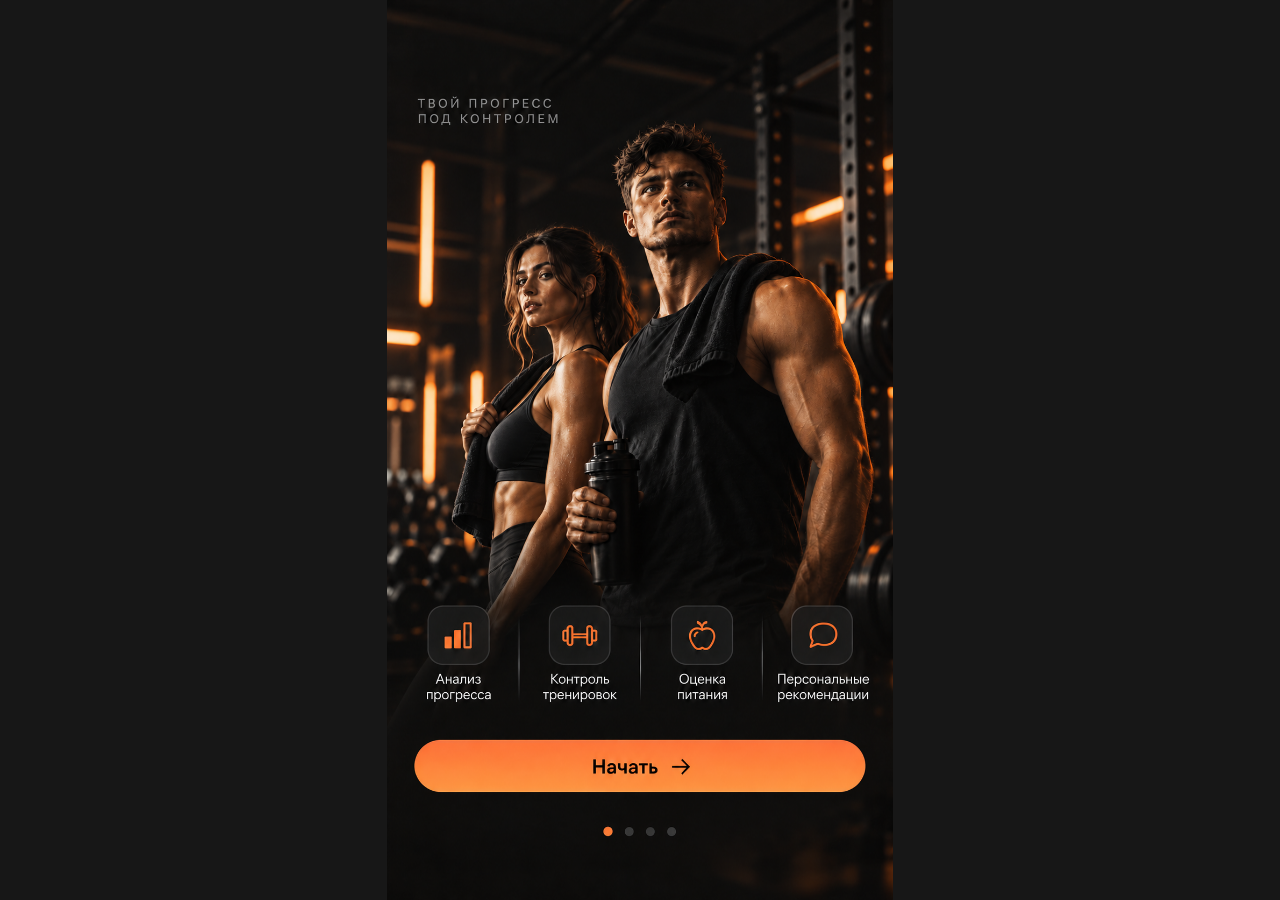
==== index.html @ b0623bb3 "Update index.html" ====
<!DOCTYPE html>
<html lang="ru">
<head>
  <meta charset="UTF-8">

  <meta
    name="viewport"
    content="width=device-width, initial-scale=1.0, maximum-scale=1.0, user-scalable=no, viewport-fit=cover"
  >

  <title>TRENZO</title>

  <script src="https://telegram.org/js/telegram-web-app.js"></script>

  <link rel="stylesheet" href="styles/main.css?v=152">
  <link rel="stylesheet" href="styles/trainer.css?v=39">
  <link rel="stylesheet" href="styles/reports.css?v=10">
  <link rel="stylesheet" href="styles/analytics.css?v=2">
  <link rel="preload" as="image" href="assets/client-avatar-male.png">
  <link rel="preload" as="image" href="assets/client-avatar-female.png">
</head>

<body>

  <!-- ЭКРАН 1: ПРИВЕТСТВИЕ -->

  <section class="screen active" id="welcomeScreen">
    <div class="welcome">

      <img src="welcome-no-logo.png" alt="Твой прогресс под контролем: анализ прогресса, контроль тренировок, оценка питания и персональные рекомендации.">

      <button
        class="start-button-area"
        onclick="openRoles()"
        aria-label="Начать"
      ></button>

    </div>
  </section>

  <!-- ЗАГРУЗКА ПРИ ВХОДЕ -->

  <div
    id="authLoading"
    class="auth-loading"
    role="status"
    aria-live="polite"
    hidden
  >

    <div class="auth-loading-content">

      <div class="auth-spinner"></div>

      <div class="auth-loading-title">
        Подключаем TRENZO
      </div>

      <div class="auth-loading-text">
        Проверяем вход через Telegram...
      </div>

      <div class="auth-loading-hint">
        Это может занять несколько секунд
      </div>

    </div>

  </div>

  <!-- ЭКРАН 2: ВЫБОР РОЛИ -->

  <section class="screen" id="roleScreen">

    <div class="page role-screen-page">

      <div class="topbar role-screen-topbar">
        <div class="logo" role="img" aria-label="TRENZO">TREN<span>ZO</span></div>
        <button
          class="back-button"
          onclick="showScreen('welcomeScreen')"
          aria-label="Назад"
        >←</button>
      </div>

      <h1>Выбери свою роль</h1>

      <p class="hint">
        Это поможет настроить TRENZO<br>под твои задачи.
      </p>

      <div class="role-options">

        <button
          class="role-card"
          onclick="selectRole('trainer')"
        >
          <span class="role-icon">

            <svg viewBox="0 0 24 24">
              <circle cx="9" cy="7" r="4"/>
              <path d="M2 21v-2a7 7 0 0 1 14 0v2"/>
              <path d="M17 4a4 4 0 0 1 0 8"/>
              <path d="M19 15a5 5 0 0 1 3 5v1"/>
            </svg>

          </span>

          <span class="role-info">
            <strong>Тренер</strong>
            <small>
              Веду клиентов<br class="role-copy-break">и отслеживаю их прогресс
            </small>
          </span>

          <span class="role-arrow">›</span>
        </button>


        <button
          class="role-card"
          onclick="selectRole('athlete')"
        >
          <span class="role-icon">

            <svg viewBox="0 0 24 24">
              <path d="M3 17l6-6 4 4 8-8"/>
              <path d="M15 7h6v6"/>
            </svg>

          </span>

          <span class="role-info">
            <strong>Спортсмен</strong>
            <small>
              Тренируюсь<br class="role-copy-break">и отслеживаю свой прогресс
            </small>
          </span>

          <span class="role-arrow">›</span>
        </button>

      </div>

    </div>
  </section>


  <!-- ЛИЧНАЯ АНКЕТА.
       Содержимое добавляет athlete.js -->

  <section class="screen" id="athleteScreen"></section>


  <!-- КАБИНЕТ ТРЕНЕРА.
       Отдельный frontend-прототип на демо-данных. -->

  <section class="screen" id="trainerScreen"></section>


  <!-- ПОДКЛЮЧАЕМ ЛОГИКУ И ЭКРАНЫ -->

  <script src="app.js?v=10"></script>
  <script src="screens/athlete.js?v=61"></script>
  <script src="screens/trainer-data.js?v=17"></script>
  <script src="screens/report-cycle.js?v=5"></script>
  <script src="screens/analytics-data.js?v=2"></script>
  <script src="screens/trainer.js?v=56"></script>
  <script src="screens/report-ui.js?v=8"></script>
  <script src="screens/analytics-ui.js?v=2"></script>

</body>
</html>
---- styles/main.css ----
:root {
  --bg: #171717;
  --surface: #262626;
  --border: #414141;
  --text: #ffffff;
  --muted: #aaaaaa;
  --accent: #ff7846;
  --progress-fill: #32d6a0;
  --font-ui: Arial, sans-serif;
  --ease-in-out: cubic-bezier(0.77, 0, 0.175, 1);
  --duration-navigation: 220ms;
  --text-logo: 28px;
  --text-page-title: clamp(27px, 7vw, 32px);
  --text-caption: 12px;
  --text-support: 13px;
  --text-body: 14px;
  --text-body-emphasis: 15px;
  --text-button: 16px;
  --text-card-title: 18px;
  --text-subsection-title: 16px;
  --text-section-title: 20px;
  --text-metric: 20px;
  /* Telegram controls sit below the device's system safe area. */
  --app-safe-top: calc(max(env(safe-area-inset-top, 0px), var(--tg-safe-area-inset-top, 0px)) + var(--tg-content-safe-area-inset-top, 0px));
  --app-safe-bottom: calc(max(env(safe-area-inset-bottom, 0px), var(--tg-safe-area-inset-bottom, 0px)) + var(--tg-content-safe-area-inset-bottom, 0px));
  --app-content-height: calc(100dvh - var(--app-safe-top));
}

* {
  box-sizing: border-box;
}

html,
body {
  margin: 0;
  width: 100%;
  min-height: 100%;
  background: var(--bg);
  color: var(--text);
  font-family: var(--font-ui);
}

small {
  font-size: var(--text-support);
}

button,
input,
textarea,
select {
  font: inherit;
}

strong,
b {
  font-weight: 700;
}

button {
  cursor: pointer;
  -webkit-tap-highlight-color: transparent;
}

.screen {
  display: none;
  min-height: 100dvh;
  padding-top: var(--app-safe-top);
}

.screen.active {
  display: block;
}

/* ПЕРВЫЙ ЭКРАН */

#welcomeScreen.active {
  display: grid;
  place-items: center;
  padding-bottom: var(--app-safe-bottom);
}

.welcome {
  position: relative;
  width: 100%;
  max-width: calc((var(--app-content-height) - var(--app-safe-bottom)) * 941 / 1672);
  aspect-ratio: 941 / 1672;
  margin: 0 auto;
  background: #111;
  overflow: hidden;
}

.welcome img {
  display: block;
  width: 100%;
  height: auto;
}

.start-button-area {
  position: absolute;
  left: 6%;
  top: 81%;
  width: 88%;
  height: 7%;
  border: none;
  background: transparent;
}

/* ОБЩИЕ ЭЛЕМЕНТЫ */

.page {
  display: flex;
  flex-direction: column;
  width: 100%;
  max-width: 480px;
  min-height: var(--app-content-height);
  margin: 0 auto;
  padding: 25px 20px 30px;
}

.topbar {
  display: flex;
  align-items: center;
  justify-content: space-between;
  gap: 20px;
  margin-bottom: 48px;
}

.logo {
  display: block;
  flex: 0 1 180px;
  width: min(180px, 48vw);
  height: 26px;
  overflow: hidden;
  background-image: url("../assets/trenzo-logo.png");
  background-repeat: no-repeat;
  background-position: center left;
  background-size: 100% 100%;
  font-size: 0 !important;
  line-height: 0;
  letter-spacing: 0;
}

.logo span {
  color: transparent;
  font-size: 0;
}

.back-button {
  width: 44px;
  height: 44px;
  flex-shrink: 0;
  border: 1px solid var(--border);
  border-radius: 13px;
  background: var(--surface);
  color: var(--text);
  font-size: 25px;
}

.step-label {
  margin-bottom: 17px;
  color: var(--accent);
  font-size: 12px;
  font-weight: 700;
  letter-spacing: 2px;
}

h1 {
  margin: 0 0 14px;
  font-size: var(--text-page-title);
  line-height: 1.15;
  letter-spacing: -0.5px;
  font-weight: 700;
}

h2,
h3,
h4 {
  font-family: var(--font-ui);
  font-weight: 700;
  line-height: 1.25;
}

h3 {
  font-size: var(--text-card-title);
}

.hint {
  margin: 0 0 28px;
  color: var(--muted);
  font-size: var(--text-body-emphasis);
  line-height: 1.45;
}

.small-note {
  margin: 12px 0 0;
  color: #888;
  font-size: 12px;
  line-height: 1.5;
}

/* ВЫБОР РОЛИ */

.role-options {
  display: flex;
  flex-direction: column;
  gap: 14px;
  margin-top: 12px;
}

.role-card {
  display: flex;
  align-items: center;
  gap: 14px;
  width: 100%;
  min-height: 116px;
  padding: 16px;
  border: 1px solid var(--border);
  border-radius: 18px;
  background: var(--surface);
  color: var(--text);
  text-align: left;
}

.role-card:active {
  border-color: var(--accent);
}

.role-icon {
  display: flex;
  align-items: center;
  justify-content: center;
  width: 48px;
  height: 48px;
  flex-shrink: 0;
  border-radius: 13px;
  background: #38302d;
  color: var(--accent);
}

.role-icon svg {
  width: 25px;
  height: 25px;
  fill: none;
  stroke: currentColor;
  stroke-width: 1.8;
  stroke-linecap: round;
  stroke-linejoin: round;
}

.role-info {
  display: flex;
  flex: 1;
  flex-direction: column;
  gap: 7px;
}

.role-info strong {
  font-size: var(--text-card-title);
}

.role-info small {
  color: #b0b0b0;
  font-size: var(--text-support);
  line-height: 1.45;
}

.role-arrow {
  color: var(--accent);
  font-size: 27px;
}

.role-screen-page {
  padding: 22px 20px 28px;
}

#roleScreen .role-screen-topbar {
  margin-bottom: clamp(28px, 5dvh, 40px);
}

#roleScreen .logo {
  background-image: url("../assets/trenzo-logo-client.svg");
}

#roleScreen h1 {
  max-width: none;
  margin-bottom: 10px;
  font-size: clamp(27px, 7vw, 34px);
  line-height: 1.12;
  letter-spacing: -0.4px;
  white-space: nowrap;
}

#roleScreen .hint {
  max-width: 32ch;
  margin-bottom: 22px;
  font-size: clamp(16px, 4.2vw, 18px);
  line-height: 1.45;
}

#roleScreen .role-options {
  gap: 12px;
  margin-top: 0;
}

#roleScreen .role-card {
  min-height: 98px;
  gap: 14px;
  padding: 16px;
  border-radius: 16px;
}

#roleScreen .role-icon {
  width: 48px;
  height: 48px;
}

#roleScreen .role-info {
  gap: 5px;
}

#roleScreen .role-info strong {
  font-size: clamp(20px, 5.1vw, 23px);
  line-height: 1.2;
}

#roleScreen .role-info small {
  font-size: clamp(15px, 3.9vw, 17px);
  line-height: 1.4;
}

#roleScreen .role-copy-break {
  display: initial;
}

/* АНКЕТА */

.progress-track {
  width: 100%;
  height: 4px;
  margin-bottom: 28px;
  border-radius: 10px;
  background: #383838;
  overflow: hidden;
}

.progress-fill {
  height: 100%;
  border-radius: 10px;
  background: var(--accent);
  transition: width 0.2s ease;
}

.field {
  margin-bottom: 22px;
}

.field-title {
  display: block;
  margin-bottom: 10px;
  font-size: var(--text-body-emphasis);
  font-weight: 700;
}

.field-hint {
  display: block;
  margin: 8px 0 0;
  color: var(--muted);
  font-size: var(--text-caption);
  line-height: 1.5;
}

.text-input,
.text-area,
.file-input {
  display: block;
  width: 100%;
  padding: 16px;
  border: 1px solid var(--border);
  border-radius: 14px;
  outline: none;
  background: var(--surface);
  color: var(--text);
  font-size: 16px;
}

.text-input:focus,
.text-area:focus {
  border-color: var(--accent);
}

.text-area {
  min-height: 120px;
  resize: vertical;
  line-height: 1.5;
}

.option-list {
  display: flex;
  flex-direction: column;
  gap: 10px;
}

.option {
  display: flex;
  align-items: center;
  gap: 12px;
  min-height: 58px;
  padding: 14px;
  border: 1px solid var(--border);
  border-radius: 14px;
  background: var(--surface);
  font-size: 15px;
  line-height: 1.4;
}

.option:has(input:checked) {
  border-color: var(--accent);
  background: #302823;
}

.option input {
  flex-shrink: 0;
  width: 19px;
  height: 19px;
  margin: 0;
  accent-color: var(--accent);
}

.form-bottom {
  margin-top: auto;
  padding-top: 28px;
}

.primary-btn {
  display: block;
  width: 100%;
  min-height: 56px;
  padding: 15px;
  border: none;
  border-radius: 15px;
  background: var(--accent);
  color: #171717;
  font-size: var(--text-button);
  font-weight: 800;
}

.secondary-btn {
  display: block;
  width: 100%;
  min-height: 48px;
  margin-top: 10px;
  padding: 12px;
  border: 1px solid var(--border);
  border-radius: 14px;
  background: transparent;
  color: var(--text);
  font-size: 15px;
}

.info-card {
  margin-bottom: 20px;
  padding: 18px;
  border: 1px solid var(--border);
  border-radius: 16px;
  background: var(--surface);
  color: #d2d2d2;
  font-size: var(--text-body);
  line-height: 1.6;
}

.info-card strong {
  color: var(--text);
}

.card-title {
  display: block;
  font-size: var(--text-card-title);
  line-height: 1.25;
}

.card-copy {
  color: var(--muted);
  font-size: var(--text-body);
  line-height: 1.45;
}

.card-copy-support {
  font-size: var(--text-support);
}

.warning-card {
  margin: 15px 0;
  padding: 17px;
  border: 1px solid #ff7846;
  border-radius: 15px;
  background: #35251e;
  color: #ffffff;
  font-size: 14px;
  line-height: 1.5;
}

.summary-row {
  padding: 12px 0;
  border-bottom: 1px solid #3a3a3a;
}

.summary-row small {
  display: block;
  margin-bottom: 5px;
  color: #999;
}

.summary-row strong {
  font-size: var(--text-body-emphasis);
  line-height: 1.4;
}

.nutrition-targets-layout {
  display: grid;
  grid-template-columns: minmax(130px, 0.9fr) minmax(0, 2.4fr);
  gap: 16px;
  align-items: center;
}

.nutrition-control-heading {
  margin-bottom: 8px;
}

.nutrition-control-heading h3 {
  padding-right: 28px;
}

.nutrition-control-subtitle {
  margin: 4px 0 0 !important;
  color: #aaa;
  font-size: var(--text-body);
  line-height: 1.3;
}

.nutrition-control-card {
  position: relative;
}

.nutrition-plan-link {
  display: flex;
  align-items: center;
  justify-content: space-between;
  gap: 12px;
  width: 100%;
  box-sizing: border-box;
  margin: 0 0 16px;
  text-align: left;
  font: inherit;
  cursor: pointer;
  -webkit-tap-highlight-color: transparent;
}

.cabinet-nav-button {
  display: flex;
  align-items: center;
  gap: 12px;
  width: 100%;
  min-height: 0;
  height: auto;
  margin: 0 !important;
  padding: 12px 14px;
  color: inherit;
  font: inherit;
  text-align: left;
}

.cabinet-nav-button-comfortable {
  padding: 14px;
}

.cabinet-nav-icon {
  display: flex;
  flex: 0 0 40px;
  align-items: center;
  justify-content: center;
  width: 40px;
  height: 40px;
  border-radius: 12px;
  background: #39302b;
  color: var(--accent);
  font-size: var(--text-card-title);
  font-weight: 700;
}

.cabinet-nav-icon-large {
  font-size: 22px;
}

.cabinet-nav-copy {
  flex: 1;
  min-width: 0;
}

.cabinet-nav-title,
.cabinet-nav-detail {
  display: block;
}

.cabinet-nav-title {
  font-size: var(--text-card-title);
  line-height: 1.25;
}

.cabinet-nav-detail {
  margin-top: 6px;
  color: var(--muted);
  font-size: var(--text-support);
  line-height: 1.45;
}

.cabinet-nav-detail-compact {
  margin-top: 4px;
  line-height: 1.4;
}

.cabinet-goal {
  display: block;
  margin: 8px 0;
  font-size: var(--text-metric);
  line-height: 1.3;
}

#athleteScreen .athlete-cabinet-page > .athlete-dashboard-next,
#athleteScreen .athlete-cabinet-page > .athlete-dashboard-summary {
  margin: 0 0 10px !important;
}

#athleteScreen .athlete-cabinet-page > .athlete-dashboard-summary {
  margin-right: 0 !important;
  margin-left: 0 !important;
}

#athleteScreen .athlete-dashboard-header {
  align-items: center;
  justify-content: space-between;
  transform: translateY(-10px);
}

#athleteScreen .athlete-dashboard-header .logo {
  flex-basis: 132px;
  width: min(132px, 36vw);
  height: 20px;
}

.athlete-dashboard-notification-icon {
  display: block;
  flex: 0 0 24px;
  width: 24px;
  height: 27px;
  object-fit: contain;
  transform: translateX(8px);
}

.athlete-dashboard-header-actions {
  display: flex;
  flex: 0 0 auto;
  align-items: center;
  gap: 7.5px;
  margin-left: auto;
}

.athlete-dashboard-profile-shortcut {
  position: relative;
  display: grid;
  place-items: center;
  width: 46px;
  height: 46px;
  padding: 0;
  border: 0;
  border-radius: 50%;
  background: transparent;
  box-shadow: none;
  color: #e6e6e6;
  cursor: pointer;
}

.athlete-dashboard-profile-shortcut > img {
  position: relative;
  z-index: 1;
  width: 40px;
  height: 40px;
  border-radius: 50%;
  object-fit: cover;
}

.athlete-dashboard-profile-shortcut > .athlete-dashboard-profile-placeholder {
  width: 34px;
  height: 34px;
  border-radius: 0;
  object-fit: contain;
  transform: translateY(-1px);
}

#athleteScreen .athlete-profile-photo-card {
  padding: 16px !important;
  border-radius: 16px;
}

.athlete-profile-photo-main {
  display: flex;
  align-items: center;
  gap: 14px;
}

.athlete-profile-photo-preview {
  display: grid;
  flex: 0 0 68px;
  place-items: center;
  width: 68px;
  height: 68px;
  overflow: hidden;
  border: 1px solid rgba(255, 120, 70, .5);
  border-radius: 50%;
  background: #1b1b1b;
  color: #ff7846;
}

.athlete-profile-photo-preview > img {
  width: 100%;
  height: 100%;
  object-fit: cover;
}

.athlete-profile-photo-preview > svg {
  width: 38px;
  height: 38px;
  fill: none;
  stroke: currentColor;
  stroke-width: 1.8;
  stroke-linecap: round;
  stroke-linejoin: round;
}

.athlete-profile-photo-copy {
  min-width: 0;
}

.athlete-profile-photo-copy h2 {
  margin: 0 0 4px;
  color: #fff;
  font-size: 16px;
  line-height: 1.25;
}

.athlete-profile-photo-copy p {
  margin: 0 0 10px !important;
  color: #c4c4c4;
  font-size: 13px;
  line-height: 1.4;
}

.athlete-profile-photo-actions {
  display: flex;
  flex-wrap: wrap;
  align-items: center;
  gap: 8px;
}

.athlete-profile-photo-add,
.athlete-profile-photo-remove {
  min-height: 40px;
  padding: 9px 13px;
  border: 1px solid transparent;
  border-radius: 11px;
  font-size: 14px;
  font-weight: 700;
}

.athlete-profile-photo-add {
  background: #ff7846;
  color: #171717;
}

.athlete-profile-photo-remove {
  border-color: #414141;
  background: #202020;
  color: #e6e6e6;
}

.athlete-profile-photo-add:focus-visible,
.athlete-profile-photo-remove:focus-visible {
  outline: 2px solid #fff;
  outline-offset: 2px;
}

.athlete-profile-photo-note,
.athlete-profile-photo-status {
  margin: 12px 0 0 !important;
  color: #bdbdbd;
  font-size: 12px;
  line-height: 1.45;
}

.athlete-profile-photo-status:empty {
  display: none;
}

.athlete-profile-photo-status.is-error {
  color: #ff9a7a;
}

.athlete-profile-photo-input {
  display: none;
}

.athlete-dashboard-next {
  display: flex;
  width: 100%;
  box-sizing: border-box;
  align-self: stretch;
  min-height: 100px;
  align-items: center;
  justify-content: space-between;
  gap: 12px;
  padding: 14px !important;
  border: 1px solid #373737 !important;
  background-color: #0D1011 !important;
  background-image:
    linear-gradient(90deg, rgba(13, 16, 17, .96) 0%, rgba(13, 16, 17, .90) 38%, rgba(13, 16, 17, .66) 60%, rgba(13, 16, 17, .16) 78%, rgba(13, 16, 17, .02) 100%),
    url("../assets/next-workout-kettlebell.png") !important;
  background-position: center, calc(100% + 10px) calc(100% + 16px);
  background-size: 100% 100%, auto 134%;
  background-repeat: no-repeat;
  color: inherit;
  text-align: left;
  font: inherit;
  cursor: pointer;
  -webkit-tap-highlight-color: transparent;
}

.athlete-dashboard-next-copy {
  display: grid;
  min-width: 0;
  gap: 3px;
}

.athlete-dashboard-eyebrow {
  color: var(--muted, #aaa);
  font-size: 11px;
  font-weight: 400;
  letter-spacing: .11em;
}

.athlete-dashboard-next-copy > strong {
  color: #fff;
  font-size: 18px;
  line-height: 1.2;
}

.athlete-dashboard-next-meta {
  color: var(--muted, #aaa);
  font-size: 13px;
  line-height: 1.2;
}

.athlete-dashboard-next-type {
  display: inline-flex;
  width: max-content;
  max-width: 100%;
  align-items: center;
  gap: 7px;
  margin-top: 2px;
  padding: 4px 8px;
  border-radius: 999px;
  background: rgba(252, 108, 23, .1);
  color: #FC6C17;
  font-size: 12px;
  font-weight: 600;
  line-height: 1;
}

.athlete-dashboard-next-type img {
  display: block;
  width: 16px;
  height: 16px;
  object-fit: contain;
  filter: brightness(0) saturate(100%) invert(46%) sepia(96%) saturate(1667%) hue-rotate(347deg) brightness(101%) contrast(98%);
}

.athlete-dashboard-summary {
  position: relative;
  isolation: isolate;
  transform: translateY(-28px);
  box-sizing: border-box;
  padding: 9px 12px !important;
  border-radius: 18px !important;
  border: 0 !important;
  background: rgba(0, 0, 0, .8) !important;
  box-shadow: none;
  -webkit-backdrop-filter: blur(1px);
  backdrop-filter: blur(1px);
}

#athleteScreen.has-athlete-male-dashboard.active {
  position: relative;
  isolation: isolate;
  background: #000000;
}

#athleteScreen.has-athlete-male-dashboard.active::before {
  position: absolute;
  z-index: 0;
  top: 0;
  right: 0;
  left: 0;
  height: min(142.2vw, 740px);
  background-image:
    linear-gradient(90deg, rgba(5, 6, 7, .12), rgba(5, 6, 7, 0) 62%),
    linear-gradient(180deg, rgba(5, 6, 7, .02) 0%, rgba(5, 6, 7, .04) 66%, #000000 100%),
    url("../assets/hero-man-portrait.png?v=5");
  background-position: center, center, calc(50% + 5px) calc(0% - 39vw);
  background-size: 100% 100%, 100% 100%, 108% auto;
  background-color: #000000;
  background-repeat: no-repeat;
  content: "";
  pointer-events: none;
}

/* HERO_FADE_TRIAL: independent mask; photo position and scale stay unchanged. */
#athleteScreen.has-athlete-male-dashboard.has-dashboard-hero-fade.active::before {
  --athlete-hero-lower-mask: linear-gradient(to bottom,
    #000 0,
    #000 var(--athlete-hero-fade-start),
    rgba(0, 0, 0, .85) calc(var(--athlete-hero-fade-start) * .75 + var(--athlete-hero-fade-end) * .25),
    rgba(0, 0, 0, .5) calc(var(--athlete-hero-fade-start) * .5 + var(--athlete-hero-fade-end) * .5),
    rgba(0, 0, 0, .15) calc(var(--athlete-hero-fade-start) * .25 + var(--athlete-hero-fade-end) * .75),
    transparent var(--athlete-hero-fade-end));
  -webkit-mask-image: var(--athlete-hero-lower-mask);
  mask-image: var(--athlete-hero-lower-mask);
}
/* END HERO_FADE_TRIAL */

#athleteScreen.has-athlete-male-dashboard.active > .page {
  position: relative;
  z-index: 1;
}

.athlete-dashboard-hero {
  position: relative;
  z-index: 1;
  margin: 0 0 8px;
  transform: translateY(-20px);
}

#athleteScreen .athlete-dashboard-progress-title {
  height: 20px;
  margin: 2px 0 6px;
  visibility: hidden;
  color: #c6c9ce;
  font-size: 16px;
  font-weight: 550;
  line-height: 1.25;
  text-shadow: 0 1px 8px rgba(0, 0, 0, .5);
}

.athlete-dashboard-metrics {
  position: relative;
  z-index: 1;
  display: grid;
  width: 100%;
  min-height: 76px;
  grid-template-columns: minmax(0, 1fr) minmax(0, 1fr);
  align-items: center;
  gap: 0;
}

.athlete-dashboard-metrics > div {
  display: flex;
  min-width: 0;
  align-items: center;
  gap: 7px;
  padding: 0;
  border: 0;
  background: transparent;
}

.athlete-dashboard-weight {
  border-left: 1px solid rgba(130, 140, 150, .3) !important;
  padding-left: 9px !important;
}

.athlete-dashboard-workouts,
.athlete-dashboard-weight {
  display: grid !important;
  grid-template-columns: 32px minmax(0, 1fr);
  grid-template-rows: minmax(0, 1fr) 26px;
  align-content: center;
  column-gap: 7px;
  row-gap: 2px;
}

.athlete-dashboard-workouts {
  padding-right: 7px !important;
}

.athlete-dashboard-weight {
  padding-left: 9px !important;
  transform: translateX(20px);
}

.athlete-dashboard-workouts > .athlete-dashboard-stat-icon,
.athlete-dashboard-weight > .athlete-dashboard-stat-icon {
  grid-column: 1;
  grid-row: 1;
  align-self: center;
  width: 32px;
  height: 32px;
  object-fit: contain;
}

.athlete-dashboard-adherence-gauge > svg:first-child {
  position: absolute;
  inset: 0;
  width: 100%;
  height: 100%;
  overflow: visible;
}

.athlete-dashboard-stat-icon {
  flex: 0 0 32px;
  width: 32px;
  height: 32px;
  overflow: visible;
}

.athlete-dashboard-kettlebell-icon {
  object-position: 3px center;
}

.athlete-dashboard-weight-icon {
  flex-basis: 32px;
}

.athlete-dashboard-stat-copy {
  display: grid;
  grid-column: 2;
  grid-row: 1;
  min-width: 0;
  align-content: center;
  gap: 2px;
}

.athlete-dashboard-weight > .athlete-dashboard-stat-copy {
  transform: translateX(13px);
}

.athlete-dashboard-weight > .athlete-dashboard-stat-icon {
  transform: translateX(11px);
}

.athlete-dashboard-stat-copy > strong {
  display: flex;
  align-items: baseline;
  gap: 4px;
  color: #FBFBFB;
  font-family: system-ui, -apple-system, BlinkMacSystemFont, "Segoe UI", sans-serif;
  font-size: clamp(21.4px, 5.95vw, 27.9px);
  font-variant-numeric: tabular-nums;
  font-weight: 600;
  letter-spacing: -.025em;
  line-height: 1;
  white-space: nowrap;
}

.athlete-dashboard-weight .athlete-dashboard-stat-copy > strong {
  font-weight: 500;
}

.athlete-dashboard-stat-copy > span {
  color: #ABB2BD;
  font-size: clamp(10px, 3vw, 13px);
  font-weight: 400;
  line-height: 1.12;
  white-space: normal;
}

.athlete-dashboard-weight-unit {
  color: #FBFBFB;
  font-size: .62em;
  font-weight: 500;
  letter-spacing: 0;
}

.athlete-dashboard-week-dots {
  display: flex;
  grid-column: 1 / -1;
  grid-row: 2;
  box-sizing: border-box;
  align-items: center;
  justify-content: flex-start;
  gap: 7px;
  margin-left: 3px;
  padding: 0;
  transform: translateY(-5px);
}

.athlete-dashboard-week-dot {
  flex: 0 0 clamp(12.41px, 4.2761vw, 17.93px);
  width: clamp(12.41px, 4.2761vw, 17.93px);
  height: clamp(12.41px, 4.2761vw, 17.93px);
  border-radius: 50%;
  background: transparent url("../assets/workout-dot-rest.png") center / 100% 100% no-repeat;
}

.athlete-dashboard-week-dot.is-complete {
  background-image: url("../assets/workout-dot-complete.png");
}

.athlete-dashboard-weight-sparkline {
  display: block;
  grid-column: 1 / -1;
  grid-row: 2;
  align-self: end;
  width: 100%;
  height: 26px;
  overflow: visible;
  transform: translate(-15px, -5px);
}

.athlete-dashboard-weight-sparkline[hidden] {
  display: none;
}

.athlete-dashboard-adherence {
  display: flex;
  min-width: 0;
  justify-content: flex-start;
}

.athlete-dashboard-adherence-gauge {
  position: relative;
  display: grid;
  width: min(41vw, 168px);
  aspect-ratio: 1;
  box-sizing: border-box;
  margin-left: 0;
  transform: translate(7px, -8px);
  place-items: center;
  border: 0;
  border-radius: 50%;
  box-shadow: none;
  background: transparent;
}

.athlete-dashboard-adherence-gauge::before {
  position: absolute;
  z-index: 0;
  /* SVG outer radius: 43 + 8 / 2 = 47%; base extends 2px before blur. */
  inset: calc(3% - 2px);
  border-radius: 50%;
  background: rgba(0, 0, 0, .67);
  content: "";
  filter: blur(1.7px);
  pointer-events: none;
}

.athlete-dashboard-adherence-gauge > svg:first-child circle {
  fill: none;
  stroke-width: 8;
}

.athlete-dashboard-adherence-gauge > svg:first-child .gauge-track {
  stroke: #191C1E;
}

.athlete-dashboard-adherence-arc {
  stroke-dasharray: 0;
  stroke-dashoffset: 0;
  stroke-linecap: round;
  transform: rotate(-90deg);
  transform-box: view-box;
  transform-origin: 50% 50%;
  visibility: hidden;
  transition: stroke-dashoffset 400ms ease-out;
}

.athlete-dashboard-adherence-copy {
  position: relative;
  z-index: 1;
  display: grid;
  width: 100%;
  height: 100%;
  box-sizing: border-box;
  justify-items: center;
  align-content: center;
  gap: 2px;
  padding: 12px;
  text-align: center;
  pointer-events: none;
  transform: translateY(2px);
}

.athlete-dashboard-adherence-copy > strong {
  display: flex;
  align-items: baseline;
  gap: 3px;
  color: #FBFBFB;
  font-size: clamp(38px, 10vw, 44px);
  font-variant-numeric: tabular-nums;
  font-weight: 600;
  font-family: system-ui, -apple-system, BlinkMacSystemFont, "Segoe UI", sans-serif;
  font-stretch: normal;
  letter-spacing: -.025em;
  line-height: .98;
}

.athlete-dashboard-adherence-percent {
  color: #FBFBFB;
  font-size: .48em;
  font-weight: 700;
  letter-spacing: 0;
  transform: translateY(-.08em);
}

.athlete-dashboard-adherence-copy > span {
  color: rgba(251, 251, 251, .9);
  font-size: clamp(11px, 3vw, 15px);
  line-height: 1.18;
  white-space: normal;
}

.athlete-dashboard-adherence-copy > .athlete-dashboard-adherence-label {
  display: grid;
  justify-items: center;
  gap: 0;
  font-size: clamp(12px, 3vw, 15px);
  font-weight: 600;
  line-height: 1.08;
}

@media (prefers-reduced-motion: reduce) {
  .athlete-dashboard-adherence-arc {
    transition: none;
  }
}

#athleteScreen .athlete-cabinet-links {
  gap: 6px !important;
  margin-top: 0 !important;
}

#athleteScreen .athlete-cabinet-links .cabinet-nav-button {
  gap: 9px;
  padding: 6px 10px;
  border: 0 !important;
  background: #060809 !important;
  box-shadow: inset 0 0 0 .5px rgba(171, 178, 189, .16) !important;
}

#athleteScreen .athlete-cabinet-links .cabinet-nav-icon {
  flex-basis: 32px;
  width: 32px;
  height: 32px;
  border-radius: 10px;
  font-size: 18px;
  background: transparent;
  color: #9399A3;
}

#athleteScreen .athlete-cabinet-links .athlete-cabinet-icon {
  display: block;
  width: 23px;
  height: 23px;
  background-color: currentColor;
  -webkit-mask: var(--athlete-cabinet-icon) center / contain no-repeat;
  mask: var(--athlete-cabinet-icon) center / contain no-repeat;
}

.athlete-cabinet-icon--profile {
  --athlete-cabinet-icon: url("../assets/nav-profile.png");
}

#athleteScreen .athlete-cabinet-links .athlete-cabinet-icon--profile {
  /* Center the visible outline in the existing 23px icon slot. */
  background: transparent url("../assets/cabinet-profile-silver-outline.png") -7.8052px -9.2062px / 38.6104px 38.6104px no-repeat;
  -webkit-mask: none;
  mask: none;
}

.athlete-cabinet-icon--nutrition {
  --athlete-cabinet-icon: url("../assets/nav-nutrition.png");
}

#athleteScreen .athlete-cabinet-links .athlete-cabinet-icon--nutrition {
  /* Match the profile outline's visible height in the unchanged 23px slot. */
  background: transparent url("../assets/cabinet-nutrition-silver-outline.png") -9.1035px -9.8112px / 40.3385px 40.3385px no-repeat;
  -webkit-mask: none;
  mask: none;
}

.athlete-cabinet-icon--training {
  --athlete-cabinet-icon: url("../assets/nav-kettlebell.png");
}

.athlete-cabinet-icon--progress {
  --athlete-cabinet-icon: url("../assets/nav-progress.png");
}

#athleteScreen .athlete-cabinet-links .nutrition-plan-link-arrow {
  color: #9399A3;
}

#athleteScreen .athlete-cabinet-links .cabinet-nav-title {
  font-size: 15px;
  line-height: 1.18;
}

#athleteScreen .athlete-cabinet-links .cabinet-nav-detail {
  display: block;
  margin-top: 2px;
  font-size: 12px;
  line-height: 1.22;
}

#athleteScreen .athlete-cabinet-links .cabinet-nav-copy {
  padding-block: 1px;
}

#athleteScreen .athlete-cabinet-page {
  padding: 10px 14px !important;
}

#athleteScreen .athlete-cabinet-page .topbar {
  margin-bottom: 8px !important;
}

#athleteScreen .athlete-cabinet-page > .info-card {
  padding: 10px !important;
}

#athleteScreen .athlete-cabinet-page > .info-card.athlete-dashboard-summary {
  padding: 10px 10px 2px !important;
}

#athleteScreen .athlete-cabinet-page > .info-card.athlete-dashboard-next {
  position: relative;
  left: 50%;
  transform: translateX(-50%);
  align-self: center !important;
  width: calc(100% + 8px) !important;
  margin-top: -30px !important;
  margin-right: 0 !important;
  margin-left: 0 !important;
}

#athleteScreen .athlete-cabinet-page > .athlete-cabinet-links {
  margin-top: 10px !important;
}

@media (max-width: 380px) {
  #athleteScreen .athlete-dashboard-summary {
    padding: 8px 7px !important;
  }

  .athlete-dashboard-metrics {
    min-height: 62px;
  }

  .athlete-dashboard-stat-icon {
    flex-basis: 28px;
    width: 28px;
    height: 26px;
  }

  .athlete-dashboard-adherence-gauge {
    width: min(41vw, 158px);
  }

  #athleteScreen .athlete-cabinet-links .cabinet-nav-button {
    padding: 5px 8px;
  }
}

@media (max-height: 760px) and (max-width: 600px) {
  #athleteScreen .athlete-cabinet-page {
    padding-top: 6px !important;
  }

  #athleteScreen .athlete-cabinet-page .topbar {
    margin-bottom: 5px !important;
  }

  #athleteScreen .athlete-dashboard-next,
  #athleteScreen .athlete-dashboard-summary {
    margin-bottom: 7px !important;
  }

  .athlete-dashboard-next {
    min-height: 88px;
  }

  #athleteScreen .athlete-cabinet-links {
    gap: 4px !important;
  }

  #athleteScreen .athlete-cabinet-links .cabinet-nav-button {
    padding-top: 4px;
    padding-bottom: 4px;
  }
}

.nutrition-plan-link-copy {
  display: grid;
  gap: 6px;
  min-width: 0;
}

.nutrition-plan-link-copy strong {
  color: #fff;
  font-size: var(--text-card-title);
}

.nutrition-plan-link-copy > span {
  color: #aaa;
  font-size: var(--text-body);
  line-height: 1.4;
}

.training-module-card-copy {
  display: grid;
  gap: 5px;
  min-width: 0;
}

.training-module-card-copy strong,
.training-module-card-disabled strong {
  font-size: var(--text-card-title);
  line-height: 1.25;
}

.training-module-card-copy > span,
.training-module-card-disabled > span {
  color: var(--muted);
  font-size: var(--text-body);
  line-height: 1.4;
}

.training-upload-card {
  margin-bottom: 12px;
}

.training-module-card-disabled {
  display: grid;
  gap: 5px;
  margin: 0 0 12px;
  padding: 15px 18px;
  border-color: #383b40;
  background: #202020;
  opacity: 0.62;
  cursor: default;
}

.training-module-card-disabled strong {
  color: #d2d2d2;
}

.training-history-card {
  display: flex;
  width: 100%;
  align-items: center;
  justify-content: space-between;
  gap: 14px;
  margin: 0 0 12px;
  padding: 15px 18px;
  text-align: left;
  color: #fff;
  font: inherit;
  cursor: pointer;
  transition: border-color 140ms ease, background-color 140ms ease;
}

.training-history-card:hover,
.training-history-card:focus-visible {
  border-color: var(--accent, #ff7848);
  background: #292522;
}

.training-history-card:focus-visible {
  outline: 2px solid var(--accent, #ff7848);
  outline-offset: 2px;
}

.training-history-list {
  display: grid;
  gap: 10px;
}

.training-plan-content {
  display: grid;
  gap: 12px;
}

.training-plan-intro,
.training-plan-session,
.training-plan-guidance,
.training-plan-review {
  margin: 0 !important;
  padding: 16px;
}

.training-plan-intro h2 {
  margin: 4px 0 8px;
  font-size: var(--text-card-title);
  line-height: 1.25;
}

.training-plan-intro p,
.training-plan-guidance p,
.training-plan-review p {
  margin: 7px 0 0;
  color: var(--muted);
  line-height: 1.5;
}

.training-plan-quality {
  padding-top: 9px;
  border-top: 1px solid #3b3d41;
  font-size: var(--text-support);
}

.training-plan-session {
  overflow: hidden;
  padding: 0 !important;
}

.training-plan-session-summary {
  display: flex;
  min-height: 78px;
  align-items: center;
  justify-content: space-between;
  gap: 12px;
  padding: 14px 16px;
  cursor: pointer;
  list-style: none;
}

.training-plan-session-summary::-webkit-details-marker {
  display: none;
}

.training-plan-session-summary:focus-visible {
  outline: 2px solid var(--accent, #ff7848);
  outline-offset: -3px;
}

.training-plan-session-copy {
  display: grid;
  min-width: 0;
  gap: 4px;
}

.training-plan-session-day {
  color: var(--accent, #ff7848);
  font-size: var(--text-support);
  font-weight: 700;
}

.training-plan-session-copy > strong {
  font-size: var(--text-card-title);
  line-height: 1.25;
}

.training-plan-session-copy > small {
  color: var(--muted);
  font-size: var(--text-support);
}

.training-plan-session-chevron {
  flex: 0 0 auto;
  color: var(--accent, #ff7848);
  font-size: 24px;
  line-height: 1;
  transition: transform 140ms ease;
}

.training-plan-session[open] .training-plan-session-chevron {
  transform: rotate(180deg);
}

.training-plan-session.is-completed .training-plan-session-day,
.training-plan-session.is-completed .training-plan-session-copy > small {
  color: #48d597;
}

.training-plan-session-body {
  margin: 0 16px;
  padding: 14px 0 16px;
  border-top: 1px solid #414141;
}

.training-plan-session-form {
  display: grid;
  gap: 14px;
}

.training-plan-entry-hint {
  margin: 0;
  color: var(--muted);
  font-size: var(--text-support);
  line-height: 1.4;
}

.training-plan-exercises {
  display: grid;
  gap: 18px;
}

.training-plan-exercise {
  display: grid;
  gap: 9px;
}

.training-plan-exercise + .training-plan-exercise {
  padding-top: 14px;
  border-top: 1px solid #414141;
}

.training-plan-exercise-heading {
  display: flex;
  align-items: baseline;
  justify-content: space-between;
  gap: 10px;
}

.training-plan-exercise-heading > strong {
  min-width: 0;
  font-size: var(--text-body);
  line-height: 1.3;
  overflow-wrap: anywhere;
}

.training-plan-exercise-heading > span {
  flex: 0 0 auto;
  color: var(--muted);
  font-size: var(--text-support);
}

.training-plan-set-list {
  display: grid;
  gap: 7px;
}

.training-plan-set-row {
  display: grid;
  grid-template-columns: 64px minmax(0, 1fr) 76px;
  min-height: 54px;
  align-items: center;
  gap: 8px;
  padding: 6px 8px;
  border: 1px solid #3c3e42;
  border-radius: 12px;
  background: #202020;
}

.training-plan-set-number {
  color: var(--muted);
  font-size: 12px;
  line-height: 1.25;
}

.training-plan-set-target {
  display: grid;
  min-width: 0;
  gap: 2px;
}

.training-plan-set-target > strong {
  font-size: var(--text-body);
  line-height: 1.2;
}

.training-plan-set-target > small {
  color: var(--muted);
  font-size: var(--text-support);
}

.training-plan-reps-input {
  width: 76px;
  min-height: 42px;
  padding: 7px;
  border: 1px solid #55585d;
  border-radius: 10px;
  background: #171717;
  color: #fff;
  font: inherit;
  font-size: var(--text-body);
  text-align: center;
}

.training-plan-adaptation-inputs {
  display: grid;
  grid-template-columns: repeat(2, minmax(0, 1fr));
  gap: 5px;
}

.training-plan-adaptation-inputs .training-plan-reps-input {
  width: 100%;
  min-width: 0;
  padding-inline: 3px;
}

.training-plan-session-form.is-adaptation .training-plan-set-row {
  grid-template-columns: 60px minmax(0, 1fr) 142px;
}

.training-plan-session-form.is-adaptation .training-plan-set-target > strong {
  font-size: var(--text-support);
}

.training-plan-reps-input:focus-visible {
  border-color: var(--accent, #ff7848);
  outline: 2px solid rgba(255, 120, 72, 0.22);
}

.training-plan-set-completed {
  color: #48d597;
  font-size: 21px;
  font-weight: 800;
  text-align: center;
}

.training-plan-exercise-note,
.training-plan-completed-note {
  margin: 0;
  color: var(--muted);
  font-size: var(--text-support);
  line-height: 1.4;
}

.training-plan-completed-note {
  color: #48d597;
  font-weight: 700;
}

.training-plan-form-error {
  margin: 0;
  color: #f2a18a;
  font-size: var(--text-support);
}

.training-plan-complete-button {
  width: 100%;
  min-height: 48px;
  margin: 0;
}

.training-plan-refresh {
  min-height: 42px;
  padding: 8px 12px;
  border: 0;
  background: transparent;
  color: var(--muted);
  font: inherit;
  font-size: var(--text-support);
  cursor: pointer;
}

.training-plan-refresh:focus-visible {
  outline: 2px solid var(--accent, #ff7848);
  outline-offset: 2px;
}

.training-plan-locked-note {
  margin: 2px 4px 0;
  color: var(--muted);
  font-size: var(--text-support);
  line-height: 1.4;
}

.training-plan-guidance > strong,
.training-plan-review > strong {
  font-size: var(--text-card-title);
  line-height: 1.3;
}

.training-plan-focus,
.training-plan-session-note {
  margin: 0 0 12px;
  color: var(--muted);
  font-size: var(--text-support);
  line-height: 1.45;
}

.training-plan-module-card {
  position: relative;
  display: grid;
  gap: 5px;
  width: 100%;
  margin: 0 0 12px;
  padding: 15px 44px 15px 18px;
  border-color: var(--border);
  background: var(--surface);
  color: #fff;
  text-align: left;
  font: inherit;
  cursor: pointer;
}

.training-plan-module-card > strong {
  font-size: var(--text-card-title);
}

.training-plan-module-card > span:not(.nutrition-plan-link-arrow) {
  color: var(--muted);
  font-size: var(--text-body);
}

.training-plan-module-card .nutrition-plan-link-arrow {
  position: absolute;
  top: 50%;
  right: 16px;
  transform: translateY(-50%);
}

.training-plan-module-card:focus-visible {
  outline: 2px solid var(--accent, #ff7848);
  outline-offset: 2px;
}

.training-adaptation-module-card {
  display: grid;
  gap: 8px;
  margin: 0 0 12px;
  padding: 15px 18px;
}

.training-adaptation-module-card > strong {
  color: #fff;
  font-size: var(--text-card-title);
  line-height: 1.25;
}

.training-adaptation-module-card > span {
  color: var(--muted);
  font-size: var(--text-body);
  line-height: 1.4;
}

.training-adaptation-module-card .training-adaptation-start {
  margin-top: 4px;
}

.training-history-workout {
  overflow: hidden;
  border: 1px solid #414141;
  border-radius: 16px;
  background: #232323;
}

.training-history-summary {
  display: flex;
  min-height: 66px;
  align-items: center;
  justify-content: space-between;
  gap: 12px;
  padding: 13px 16px;
  cursor: pointer;
  list-style: none;
}

.training-history-summary::-webkit-details-marker {
  display: none;
}

.training-history-summary-copy {
  display: grid;
  min-width: 0;
  gap: 4px;
}

.training-history-summary-copy strong {
  color: #f4f4f4;
  font-size: var(--text-card-title);
  line-height: 1.25;
  text-transform: capitalize;
}

.training-history-summary-copy small,
.training-history-status {
  color: var(--muted, #aaa);
  font-size: var(--text-support);
}

.training-history-chevron {
  flex: 0 0 auto;
  color: var(--accent, #ff7848);
  font-size: 24px;
  line-height: 1;
  transition: transform 140ms ease;
}

.training-history-workout[open] .training-history-chevron {
  transform: rotate(180deg);
}

.training-history-details {
  display: grid;
  gap: 8px;
  padding: 0 12px 12px;
}

.training-history-exercise {
  padding: 10px 11px;
  border: 1px solid #3d3d3d;
  border-radius: 12px;
  background: #202020;
}

.training-history-exercise.is-superset {
  border-color: rgb(255 120 72 / 56%);
  box-shadow: inset 3px 0 0 rgb(255 120 72 / 68%);
}

.training-history-exercise-heading {
  display: flex;
  align-items: center;
  justify-content: space-between;
  gap: 8px;
  margin-bottom: 7px;
}

.training-history-exercise-heading strong {
  min-width: 0;
  color: #f2f2f2;
  font-size: var(--text-body);
  line-height: 1.3;
  overflow-wrap: anywhere;
}

.training-history-exercise-heading span {
  flex: 0 0 auto;
  color: var(--accent, #ff7848);
  font-size: 12px;
  font-weight: 700;
}

.training-history-exercise ol {
  display: grid;
  gap: 5px;
  margin: 0;
  padding: 0;
  list-style: none;
}

.training-history-exercise li {
  display: flex;
  align-items: baseline;
  justify-content: space-between;
  gap: 8px;
  color: #aaa;
  font-size: var(--text-support);
}

.training-history-exercise li strong {
  margin-left: auto;
  color: #e6e6e6;
  font-size: var(--text-support);
  font-weight: 600;
  text-align: right;
}

.training-history-exercise li small {
  flex: 0 0 auto;
  color: var(--accent, #ff7848);
  font-size: 11px;
}

.training-history-empty {
  margin: 0 !important;
}

.training-history-empty p {
  margin: 6px 0 14px;
  color: var(--muted, #aaa);
  font-size: var(--text-body);
  line-height: 1.45;
}

.training-history-empty .primary-btn,
.training-history-retry {
  width: 100%;
  min-height: 44px;
}

.training-history-status {
  margin: 4px 2px;
  text-align: center;
}

.training-upload-notice {
  color: var(--muted);
  font-size: var(--text-support);
}

.training-upload-paths {
  display: grid;
  gap: 12px;
}

.training-upload-path {
  display: grid;
  gap: 14px;
  margin: 0 !important;
  padding: 16px;
  border-radius: 16px;
}

.training-upload-path-heading {
  display: flex;
  align-items: flex-start;
  justify-content: space-between;
  gap: 10px;
}

.training-upload-path-heading > strong {
  min-width: 0;
  padding-top: 4px;
  font-size: var(--text-card-title);
  line-height: 1.3;
}

.nutrition-help-button.training-upload-help {
  position: static;
  width: 38px;
  height: 38px;
  margin: -4px -4px 0 0;
}

.training-upload-help span {
  width: 26px;
  height: 26px;
  font-size: 14px;
}

.training-upload-path-copy strong {
  display: block;
  font-size: var(--text-card-title);
  line-height: 1.3;
}

.training-upload-path-copy p {
  margin: 6px 0 0;
  color: var(--muted);
  font-size: var(--text-body);
  line-height: 1.45;
}

.training-upload-start {
  margin: 0;
}

.training-upload-start:disabled {
  border-color: #414141;
  background: #3a3a3a;
  color: #aaa;
  cursor: not-allowed;
  opacity: 1;
}

.training-analysis-hint,
.training-upload-state-error {
  margin: -6px 0 0;
  color: var(--muted, #aaa);
  font-size: var(--text-support);
  line-height: 1.4;
}

.training-upload-state-error {
  margin: 0 2px;
  color: #f2c1ad;
}

.training-adaptation-start {
  display: block;
  width: 100%;
  min-height: 50px;
  padding: 13px;
  border: 1px solid #55585d;
  border-radius: 13px;
  background: transparent;
  color: #f0f0f0;
  font-size: var(--text-button);
  font-weight: 700;
  cursor: pointer;
  transition: background-color 140ms ease, border-color 140ms ease;
}

.training-adaptation-start:hover {
  border-color: var(--accent);
  background: rgba(255, 120, 70, 0.08);
}

.training-adaptation-start:focus-visible,
.training-upload-cancel:focus-visible {
  outline: 2px solid var(--accent, #ff7848);
  outline-offset: 2px;
}

.training-upload-cancel {
  display: block;
  width: 100%;
  min-height: 44px;
  margin-top: 6px;
  padding: 8px 12px;
  border: 0;
  background: transparent;
  color: #c5c5c5;
  font: inherit;
  font-size: var(--text-body);
  cursor: pointer;
}

.training-adaptation-selected {
  display: grid;
  gap: 5px;
  margin: 0 0 12px !important;
  padding: 15px 18px;
  border-color: #383b40;
  background: #202020;
}

.training-adaptation-selected strong {
  font-size: var(--text-card-title);
  line-height: 1.25;
}

.training-adaptation-selected span {
  color: var(--muted);
  font-size: var(--text-body);
  line-height: 1.4;
}

.training-adaptation-dialog form {
  display: grid;
  gap: 14px;
}

.training-adaptation-dialog-copy {
  margin: 0 !important;
}

.training-adaptation-equipment {
  display: grid;
  gap: 8px;
  margin: 0;
  padding: 0;
  border: 0;
}

.training-adaptation-equipment legend,
.training-adaptation-restrictions-label {
  margin-bottom: 2px;
  color: #f5f5f5;
  font-size: var(--text-body);
  font-weight: 700;
  line-height: 1.35;
}

.training-adaptation-equipment label {
  display: flex;
  min-height: 48px;
  align-items: center;
  gap: 10px;
  padding: 10px 12px;
  border: 1px solid #484848;
  border-radius: 13px;
  background: #2b2b2b;
  font-size: var(--text-support);
  line-height: 1.35;
  cursor: pointer;
}

.training-adaptation-equipment input {
  width: 20px;
  height: 20px;
  flex: 0 0 auto;
  accent-color: var(--accent, #ff7848);
}

.training-adaptation-restrictions-label {
  display: block;
}

.training-adaptation-dialog textarea {
  width: 100%;
  min-height: 86px;
  resize: vertical;
  padding: 12px;
  border: 1px solid #484848;
  border-radius: 13px;
  background: #2b2b2b;
  color: #f5f5f5;
  font: inherit;
  font-size: var(--text-support);
}

.training-adaptation-privacy {
  margin: -4px 0 0 !important;
  font-size: 13px;
  line-height: 1.4 !important;
}

.training-adaptation-dialog input[type="file"] {
  width: 100%;
  min-height: 48px;
  padding: 10px;
  border: 1px solid #484848;
  border-radius: 13px;
  background: #2b2b2b;
  color: #f5f5f5;
  font: inherit;
  font-size: var(--text-support);
}

.training-adaptation-dialog .primary-btn {
  width: 100%;
  margin: 0;
}

.nutrition-entry-method-options .info-card[aria-disabled="true"] {
  cursor: default;
  text-align: left;
}

.nutrition-plan-link-arrow {
  flex: 0 0 auto;
  color: var(--accent, #ff7848);
  font-size: 28px;
  line-height: 1;
}

#athleteScreen .info-card.nutrition-control-card {
  padding-bottom: 8px;
}

.nutrition-help-button,
.nutrition-help-close {
  display: grid;
  flex: 0 0 auto;
  width: 38px;
  height: 38px;
  padding: 0;
  place-items: center;
  border: 1px solid #484848;
  border-radius: 50%;
  background: #2b2b2b;
  color: #fff;
  font: inherit;
  font-weight: 700;
  cursor: pointer;
  -webkit-tap-highlight-color: transparent;
}

.nutrition-help-button {
  position: absolute;
  top: -4px;
  right: -4px;
  width: 44px;
  height: 44px;
  margin: 0;
  border: 0;
  border-radius: 50%;
  background: transparent;
  z-index: 1;
}

.nutrition-help-button span {
  display: grid;
  width: 20px;
  height: 20px;
  place-items: center;
  border: 1px solid #41454b;
  border-radius: 50%;
  background: #292b2e;
  color: #c9c9c9;
  font-size: 11px;
  line-height: 1;
}

.nutrition-help-button:hover span,
.nutrition-help-close:hover {
  background: #383838;
}

.nutrition-help-button:focus-visible,
.nutrition-help-close:focus-visible {
  outline: 2px solid var(--accent, #ff7848);
  outline-offset: 2px;
}

.nutrition-help-dialog {
  width: min(420px, calc(100% - 32px));
  max-height: calc(100dvh - 32px);
  margin: auto;
  padding: 20px;
  overflow-y: auto;
  outline: none;
  border: 1px solid #484848;
  border-radius: 22px;
  background: #242424;
  color: #f5f5f5;
  box-shadow: 0 18px 60px rgb(0 0 0 / 42%);
}

.nutrition-help-dialog::backdrop {
  background: rgb(0 0 0 / 68%);
  backdrop-filter: blur(2px);
}

.nutrition-help-dialog-heading {
  display: flex;
  align-items: center;
  justify-content: space-between;
  gap: 12px;
  margin-bottom: 12px;
}

.nutrition-help-dialog-heading h3 {
  margin: 0;
  font-size: var(--text-section-title);
}

.nutrition-plan-section-title {
  display: block;
  font-size: var(--text-subsection-title);
  line-height: 1.35;
}

.nutrition-entry-method-options .info-card strong {
  font-size: var(--text-card-title);
  line-height: 1.25;
}

.nutrition-entry-method-dialog h3 {
  font-size: var(--text-section-title);
}

.nutrition-help-close {
  width: 36px;
  height: 36px;
  border-radius: 12px;
  font-size: 24px;
  line-height: 1;
}

.nutrition-help-dialog p {
  margin: 0 0 12px;
  color: #c5c5c5;
  line-height: 1.5;
}

.account-delete-zone {
  margin-top: 28px;
  padding: 18px;
  border: 1px solid #573b38;
  border-radius: 18px;
  background: rgb(75 37 32 / 18%);
}

.account-delete-zone h2 {
  margin: 0 0 8px;
  font-size: var(--text-card-title);
}

.account-delete-zone p {
  margin: 0 0 14px;
  color: #bdb5b3;
  line-height: 1.45;
}

.account-delete-button,
.account-delete-confirm {
  min-height: 46px;
  padding: 10px 16px;
  border: 1px solid #a94f42;
  border-radius: 13px;
  background: #3b2421;
  color: #ff9a86;
  font: inherit;
  font-weight: 750;
  cursor: pointer;
}

.account-delete-button:focus-visible,
.account-delete-confirm:focus-visible {
  outline: 2px solid #ff7848;
  outline-offset: 2px;
}

.account-delete-dialog {
  width: min(460px, calc(100% - 32px));
}

.account-delete-confirm-label {
  display: block;
  margin: 16px 0 7px;
  color: #eee;
  font-weight: 700;
}

.account-delete-confirm-input {
  width: 100%;
  min-height: 48px;
  box-sizing: border-box;
  padding: 11px 13px;
  border: 1px solid #57504e;
  border-radius: 12px;
  background: #171717;
  color: #fff;
  font: inherit;
}

.account-delete-confirm-input:focus-visible {
  outline: 2px solid #ff7848;
  outline-offset: 2px;
}

.account-delete-status {
  min-height: 1.4em;
  margin-top: 10px !important;
  color: #ffb29f !important;
}

.account-delete-actions {
  display: flex;
  flex-direction: column;
  gap: 9px;
  margin-top: 10px;
}

.account-delete-confirm:disabled {
  border-color: #514643;
  background: #302725;
  color: #92837f;
  cursor: not-allowed;
}

.nutrition-help-done {
  min-height: 44px;
  margin-top: 4px;
}

.nutrition-entry-method-dialog {
  overscroll-behavior: contain;
  -webkit-overflow-scrolling: touch;
}

.nutrition-entry-method-options {
  display: flex;
  flex-direction: column;
  gap: 10px;
}

.nutrition-entry-method-options .info-card {
  display: block;
  width: 100%;
  box-sizing: border-box;
  margin: 0;
  text-align: left;
  color: #fff;
  font: inherit;
  cursor: pointer;
}

.nutrition-entry-method-options .info-card:focus-visible {
  outline: 2px solid var(--accent, #ff7848);
  outline-offset: 2px;
}

.training-manual-dialog {
  width: min(560px, calc(100% - 24px));
  max-height: 84dvh;
  padding: 20px;
  overscroll-behavior: contain;
  -webkit-overflow-scrolling: touch;
}

.training-manual-dialog .nutrition-help-dialog-heading {
  margin-bottom: 16px;
}

.training-manual-date-label,
.training-exercise-name-label {
  display: block;
  margin-bottom: 7px;
  color: #d4d4d4;
  font-size: var(--text-support);
  font-weight: 700;
}

.training-manual-date {
  min-height: 46px;
  margin-bottom: 14px;
  padding: 10px 12px;
}

.training-photo-add {
  margin-top: 18px;
}

.training-photo-add:disabled {
  cursor: wait;
  opacity: 0.6;
}

.training-photo-source-hint {
  margin: 8px 0 0 !important;
  color: var(--muted, #aaa) !important;
  font-size: var(--text-support);
  line-height: 1.4;
}

.training-photo-dialog {
  width: min(480px, calc(100% - 24px));
  max-height: 84dvh;
  overscroll-behavior: contain;
  -webkit-overflow-scrolling: touch;
}

.training-photo-filename {
  overflow-wrap: anywhere;
  margin: 14px 0 10px !important;
  color: #c5c5c5 !important;
  font-size: var(--text-support);
}

.training-photo-note,
.training-review-note {
  color: var(--muted, #aaa) !important;
  font-size: var(--text-support);
  line-height: 1.45;
}

.training-review-note {
  margin: 0 0 14px !important;
  padding: 11px 12px;
  border: 1px solid rgb(255 120 72 / 40%);
  border-radius: 12px;
  background: rgb(255 120 72 / 8%);
  color: #f2c1ad !important;
}

.training-photo-dialog .training-manual-save {
  width: 100%;
}

.training-exercise-list {
  display: grid;
  gap: 12px;
}

.training-exercise-card {
  padding: 14px;
  border: 1px solid #414141;
  border-radius: 16px;
  background: #202020;
  transition: border-color 140ms ease, box-shadow 140ms ease;
}

.training-exercise-card.is-superset {
  border-color: rgb(255 120 72 / 66%);
  box-shadow: inset 3px 0 0 rgb(255 120 72 / 72%);
}

.training-exercise-heading,
.training-set-heading {
  display: flex;
  align-items: center;
  justify-content: space-between;
  gap: 10px;
}

.training-exercise-heading {
  margin-bottom: 12px;
}

.training-exercise-heading h4 {
  margin: 0;
  font-size: var(--text-subsection-title);
}

.training-remove-exercise,
.training-remove-set {
  display: grid;
  width: 32px;
  height: 32px;
  flex: 0 0 auto;
  place-items: center;
  border: 1px solid #484848;
  border-radius: 10px;
  background: #2a2a2a;
  color: #c8c8c8;
  font-size: 21px;
  line-height: 1;
}

.training-remove-exercise[hidden],
.training-remove-set[hidden] {
  display: none;
}

.training-exercise-name-label {
  margin-bottom: 12px;
}

.training-exercise-name-label .text-input,
.training-set-fields .text-input {
  min-height: 42px;
  margin-top: 6px;
  padding: 9px 10px;
  border-radius: 11px;
  font-size: 16px;
}

.training-set-row {
  padding: 10px 0;
  border-top: 1px solid #3a3a3a;
}

.training-set-heading {
  margin-bottom: 8px;
  color: #bdbdbd;
  font-size: var(--text-support);
}

.training-remove-set {
  width: 28px;
  height: 28px;
  border: 0;
  background: transparent;
}

.training-set-fields {
  display: grid;
  grid-template-columns: minmax(0, 1fr) minmax(0, 1fr) auto;
  align-items: end;
  gap: 8px;
}

.training-set-fields > label {
  min-width: 0;
  color: #bdbdbd;
  font-size: 12px;
  font-weight: 600;
}

.training-failure-toggle {
  display: flex;
  min-height: 42px;
  align-items: center;
  gap: 5px;
  padding: 0 2px;
  white-space: nowrap;
}

.training-failure-toggle input {
  width: 18px;
  height: 18px;
  margin: 0;
  accent-color: var(--accent);
}

.training-superset-toggle {
  display: flex;
  min-height: 44px;
  align-items: center;
  gap: 9px;
  margin-top: 5px;
  padding: 0 2px;
  color: #c5c5c5;
  font-size: var(--text-support);
  font-weight: 600;
  cursor: pointer;
}

.training-superset-toggle input {
  width: 20px;
  height: 20px;
  flex: 0 0 auto;
  margin: 0;
  accent-color: var(--accent);
}

.training-superset-toggle input:disabled {
  opacity: 0.42;
}

.training-superset-toggle.is-disabled {
  color: #777;
  cursor: default;
}

.training-add-set,
.training-add-exercise {
  display: flex;
  min-height: 42px;
  align-items: center;
  justify-content: center;
  gap: 8px;
  border: 0;
  background: transparent;
  color: var(--accent);
  font-size: var(--text-support);
  font-weight: 700;
}

.training-add-set {
  width: 100%;
  margin-top: 4px;
}

.training-add-exercise {
  width: 100%;
  margin: 10px 0 0;
  border: 1px dashed #555;
  border-radius: 12px;
}

.training-add-exercise span {
  color: #999;
  font-weight: 400;
}

.training-add-set:disabled,
.training-add-exercise:disabled {
  opacity: 0.45;
  cursor: default;
}

.training-manual-error {
  margin: 12px 0 0 !important;
  color: #ff9b7a !important;
  font-size: var(--text-support);
}

.training-manual-save {
  position: sticky;
  bottom: -20px;
  margin-top: 14px;
}

.training-manual-save:disabled {
  opacity: 0.65;
}

.nutrition-calorie-ring {
  position: relative;
  width: min(100%, 190px);
  aspect-ratio: 1;
  margin: 0 auto;
  align-self: center;
}

.nutrition-calorie-ring svg {
  display: block;
  width: 100%;
  height: 100%;
  transform: rotate(-90deg);
}

.nutrition-calorie-track,
.nutrition-calorie-progress {
  fill: none;
  stroke-width: 8;
}

.nutrition-calorie-track {
  stroke: #343a40;
}

.nutrition-calorie-progress {
  stroke: var(--progress-fill);
  stroke-linecap: round;
  transition: stroke-dashoffset 260ms ease;
}

.nutrition-calorie-value {
  position: absolute;
  inset: 0;
  display: flex;
  flex-direction: column;
  align-items: center;
  justify-content: center;
  text-align: center;
  line-height: 1.05;
}

.nutrition-calorie-value strong {
  font-size: clamp(21px, 6vw, 34px);
}

.nutrition-calorie-value span {
  color: var(--muted);
}

.nutrition-calorie-value span {
  margin-top: 5px;
  font-size: 13px;
}

.nutrition-macro-grid {
  display: grid;
  grid-template-columns: repeat(3, minmax(0, 1fr));
  gap: 10px;
  min-width: 0;
  align-items: center;
}

.nutrition-macro-card {
  display: flex;
  flex-direction: column;
  width: 100%;
  min-width: 0;
  padding: 8px;
  border: 1px solid #383b40;
  border-radius: 13px;
  background: #222428;
}

.nutrition-macro-icon {
  display: grid;
  width: 26px;
  height: 26px;
  margin-bottom: 5px;
  place-items: center;
  border-radius: 9px;
  font-size: 15px;
}

.nutrition-macro-label {
  display: block;
  margin-bottom: 3px;
  color: var(--muted);
  font-size: 11px;
  line-height: 1.2;
}

.nutrition-macro-target {
  display: block;
  margin-bottom: 0;
  font-size: 15px;
  line-height: 1.2;
  white-space: nowrap;
}

.nutrition-macro-track {
  height: 5px;
  flex-shrink: 0;
  margin-top: 10px;
  overflow: hidden;
  border-radius: 99px;
  background: #343a40;
}

.nutrition-macro-progress {
  height: 100%;
  border-radius: inherit;
  background: var(--progress-fill);
  transition: width 260ms ease;
}

.training-targets-layout {
  display: grid;
  grid-template-columns: minmax(130px, 0.9fr) minmax(0, 2.4fr);
  gap: 16px;
  align-items: center;
}

.training-workout-ring .nutrition-calorie-value strong {
  font-size: clamp(19px, 5.3vw, 30px);
  white-space: nowrap;
}

.training-metric-grid {
  display: grid;
  grid-template-columns: repeat(3, minmax(0, 1fr));
  gap: 10px;
  min-width: 0;
  align-items: stretch;
}

.training-metric-card {
  display: flex;
  min-width: 0;
  flex-direction: column;
  padding: 8px;
  border: 1px solid #383b40;
  border-radius: 13px;
  background: #222428;
}

.training-metric-icon {
  display: grid;
  width: 28px;
  height: 28px;
  margin-bottom: 6px;
  place-items: center;
  border-radius: 9px;
  background: var(--training-icon-background, #293a35);
  color: var(--training-icon-color, var(--progress-fill));
  font-size: 17px;
  font-weight: 700;
}

.training-metric-icon svg {
  display: block;
  width: 19px;
  height: 19px;
  fill: none;
  stroke: currentColor;
  stroke-linecap: round;
  stroke-linejoin: round;
  stroke-width: 2;
}

.training-metric-label {
  min-height: 2.25em;
  color: var(--muted);
  font-size: 11px;
  line-height: 1.15;
}

.training-metric-value {
  display: block;
  margin-top: 3px;
  color: var(--text);
  font-size: clamp(12px, 1.8vw, 17px);
  line-height: 1.2;
  font-variant-numeric: tabular-nums;
  white-space: nowrap;
}

.training-metric-track {
  height: 5px;
  flex-shrink: 0;
  margin-top: 10px;
  overflow: hidden;
  border-radius: 99px;
  background: #343a40;
}

.training-metric-progress {
  width: 0;
  height: 100%;
  border-radius: inherit;
  background: var(--progress-fill);
  transition: width 260ms ease;
}

.visually-hidden {
  position: absolute;
  width: 1px;
  height: 1px;
  padding: 0;
  margin: -1px;
  overflow: hidden;
  clip: rect(0, 0, 0, 0);
  white-space: nowrap;
  border: 0;
}

.nutrition-history-week-picker {
  display: flex;
  align-items: center;
  margin: 0 0 8px;
  padding-bottom: 8px;
  border-bottom: 1px solid #414141;
}

.nutrition-history-week-control {
  position: relative;
  display: flex;
  flex: 1;
  min-width: 0;
  align-items: center;
}

.nutrition-history-week-icon {
  position: absolute;
  display: flex;
  left: 11px;
  z-index: 1;
  color: var(--accent);
  pointer-events: none;
}

.nutrition-history-week-icon svg {
  width: 16px;
  height: 16px;
  stroke: currentColor;
  stroke-linecap: round;
  stroke-linejoin: round;
  stroke-width: 1.5;
}

.nutrition-history-week-select {
  width: 100%;
  min-width: 0;
  padding: 9px 34px 9px 36px;
  appearance: none;
  border: 1px solid #484848;
  border-radius: 11px;
  outline: none;
  background: linear-gradient(135deg, #2d2d2d, #222222);
  color: #fff;
  font-size: var(--text-body);
  font-weight: 700;
  line-height: 1.25;
  cursor: pointer;
}

.nutrition-history-week-select:focus-visible {
  border-color: var(--accent);
  box-shadow: 0 0 0 2px rgb(255 120 70 / 18%);
}

.nutrition-history-week-chevron {
  position: absolute;
  right: 13px;
  top: 50%;
  width: 8px;
  height: 8px;
  border-right: 2px solid #c2c2c2;
  border-bottom: 2px solid #c2c2c2;
  transform: translateY(-70%) rotate(45deg);
  pointer-events: none;
}

.nutrition-history-table {
  width: 100%;
  table-layout: fixed;
  border-collapse: collapse;
  text-align: center;
  font-size: 13px;
  font-variant-numeric: tabular-nums;
  white-space: nowrap;
}

.nutrition-history-table th {
  padding: 6px 4px;
  border-bottom: 1px solid #414141;
  color: var(--muted);
  font-weight: 700;
}

.nutrition-history-table td {
  padding: 7px 4px;
  border-bottom: 1px solid #383838;
}

.nutrition-history-table th:first-child,
.nutrition-history-table td:first-child {
  width: 33%;
  padding-left: 2px;
  padding-right: 10px;
  border-right: 1px solid #414141;
  text-align: left;
}

.nutrition-history-table th:nth-child(2),
.nutrition-history-table td:nth-child(2) {
  width: 19%;
  padding-left: 10px;
}

.nutrition-history-table th:nth-child(n + 3),
.nutrition-history-table td:nth-child(n + 3) {
  width: 16%;
}

.nutrition-plan-status:empty {
  display: none;
}

.nutrition-plan-detail,
.nutrition-plan-empty {
  margin: 0 0 16px;
}

.nutrition-plan-context {
  color: #ccc;
}

.nutrition-daily-targets {
  display: grid;
  grid-template-columns: repeat(2, minmax(0, 1fr));
  gap: 12px;
  margin-top: 10px;
}

.nutrition-daily-targets span {
  min-width: 0;
}

.nutrition-daily-targets small {
  display: block;
  margin-bottom: 3px;
  color: #aaa;
  font-size: var(--text-support);
}

.nutrition-daily-targets b {
  font-size: var(--text-body-emphasis);
  line-height: 1.35;
}

.nutrition-plan-recommendations {
  margin-top: 18px;
}

.nutrition-plan-recommendations ul {
  margin: 8px 0 0;
  padding-left: 20px;
  color: #ccc;
}

.nutrition-plan-recommendations li {
  margin-bottom: 7px;
}

.nutrition-plan-review-reason {
  margin: 8px 0 0;
  color: #ff8959;
}

#athleteNutritionAnalyzeButton[hidden] {
  display: none;
}

@media (max-width: 420px) {
  .nutrition-targets-layout {
    grid-template-columns: minmax(88px, 0.8fr) minmax(0, 1.7fr);
    gap: 8px;
  }

  .nutrition-calorie-ring {
    width: min(100%, 118px);
  }

  .nutrition-calorie-track,
  .nutrition-calorie-progress {
    stroke-width: 9;
  }

  .nutrition-calorie-value strong {
    font-size: clamp(18px, 5.5vw, 25px);
  }

  .nutrition-calorie-value span {
    font-size: 11px;
  }

  .nutrition-macro-grid {
    grid-template-columns: repeat(3, minmax(0, 1fr));
    gap: 8px;
  }

  .nutrition-macro-card {
    padding: 6px;
    border-radius: 12px;
  }

  .nutrition-macro-icon {
    display: grid;
    width: 24px;
    height: 24px;
    margin: 0 0 5px;
    border-radius: 8px;
    font-size: 14px;
  }

  .nutrition-macro-label {
    margin: 0;
    font-size: 11px;
    line-height: 1.15;
    white-space: nowrap;
  }

  .nutrition-macro-target {
    margin: 4px 0 0;
    font-size: 14px;
  }

  .nutrition-macro-track {
    height: 5px;
    margin-top: 9px;
  }

  .training-targets-layout {
    grid-template-columns: minmax(92px, 0.8fr) minmax(0, 1.7fr);
    gap: 8px;
  }

  .training-workout-ring {
    width: min(100%, 118px);
  }

  .training-workout-ring .nutrition-calorie-value strong {
    font-size: clamp(15px, 4.4vw, 19px);
  }

  .training-metric-grid {
    gap: 5px;
  }

  .training-metric-card {
    padding: 5px;
    border-radius: 10px;
  }

  .training-metric-icon {
    width: 22px;
    height: 22px;
    margin-bottom: 5px;
    border-radius: 7px;
    font-size: 13px;
  }

  .training-metric-icon svg {
    width: 15px;
    height: 15px;
  }

  .training-metric-label {
    min-height: 2.25em;
    font-size: 9px;
  }

  .training-metric-value {
    font-size: clamp(9px, 2.65vw, 12px);
  }

  .training-metric-track {
    margin-top: 8px;
  }

}

@media (max-width: 360px) {
  .nutrition-macro-card {
    padding: 4px;
  }

  .nutrition-macro-icon {
    width: 22px;
    height: 22px;
    font-size: 13px;
  }

  .nutrition-macro-label {
    font-size: 10px;
  }

  .nutrition-macro-target {
    font-size: 12px;
  }

  .training-metric-card {
    padding: 5px;
  }

  .training-metric-value {
    font-size: 10px;
  }

  .training-targets-layout {
    grid-template-columns: minmax(0, 1fr);
    gap: 10px;
  }

  .training-workout-ring {
    width: min(100%, 108px);
  }

  .training-workout-ring .nutrition-calorie-value strong {
    font-size: 17px;
  }

  .training-metric-grid {
    gap: 8px;
  }

  .page {
    padding-left: 16px;
    padding-right: 16px;
  }

  .topbar {
    margin-bottom: 34px;
  }
}


/* ЗАГРУЗКА ПРИ ВХОДЕ В TRENZO */

.auth-loading[hidden] {
  display: none;
}

.auth-loading {
  position: fixed;
  inset: 0;
  z-index: 9999;

  display: flex;
  align-items: center;
  justify-content: center;

  padding: 24px;

  background: rgba(17, 17, 17, 0.88);
  backdrop-filter: blur(8px);
  -webkit-backdrop-filter: blur(8px);
}

.auth-loading-content {
  display: flex;
  flex-direction: column;
  align-items: center;

  width: 100%;
  max-width: 320px;

  text-align: center;
}

.auth-spinner {
  width: 64px;
  height: 64px;

  margin-bottom: 28px;

  border: 4px solid #39302c;
  border-top-color: #ff7846;

  border-radius: 50%;

  animation: trenzo-spin 0.8s linear infinite;
}

@keyframes trenzo-spin {
  to {
    transform: rotate(360deg);
  }
}

.auth-loading-title {
  margin-bottom: 12px;

  color: #ffffff;
  font-size: var(--text-section-title);
  font-weight: 800;
}

.auth-loading-text {
  color: #c4c4c4;
  font-size: var(--text-body-emphasis);
  line-height: 1.5;
}

.auth-loading-hint {
  margin-top: 22px;

  color: #888888;
  font-size: 12px;
}

/* Отступы на финальном экране анкеты */

#athleteAnalyzeButton {
  margin-bottom: 18px;
}

#athleteAiResult:not([hidden]) {
  margin-bottom: 18px;
}

/* =========================================================
   TRENZO — компактный mobile UI для кабинета спортсмена
   ========================================================= */

#athleteScreen .page {
  min-height: var(--app-content-height);
  padding: 16px 16px 22px;
}

#athleteScreen {
  --athlete-bottom-nav-offset: max(
    8px,
    env(safe-area-inset-bottom, 0px),
    var(--tg-safe-area-inset-bottom, 0px),
    var(--tg-content-safe-area-inset-bottom, 0px)
  );
}

#athleteScreen.has-athlete-bottom-nav.active {
  display: flex;
  height: 100dvh;
  min-height: 0;
  flex-direction: column;
  gap: 6px;
  overflow: hidden;
  padding-bottom: var(--athlete-bottom-nav-offset);
}

#athleteScreen.has-athlete-bottom-nav .page {
  min-height: 0;
  flex: 1 1 auto;
  overflow-x: hidden;
  overflow-y: auto;
  overscroll-behavior-y: contain;
  -webkit-overflow-scrolling: touch;
  padding-bottom: 6px !important;
}

.athlete-bottom-nav {
  position: relative;
  z-index: 1000;
  align-self: center;
  width: calc(100% - 20px);
  display: grid;
  grid-template-columns: repeat(4, minmax(0, 1fr));
  align-items: stretch;
  gap: 2px;
  max-width: 480px;
  min-height: 64px;
  flex: 0 0 64px;
  margin: 0 auto;
  padding: 5px 6px 3px;
  border: 1px solid transparent;
  border-radius: 28px;
  background:
    linear-gradient(#060809, #060809) padding-box,
    linear-gradient(115deg, rgba(150, 160, 170, .12), rgba(150, 160, 170, .05)) border-box;
  box-shadow: none;
}

.athlete-bottom-nav-wash,
.athlete-bottom-nav-ring {
  position: absolute;
  inset: 0;
  overflow: hidden;
  border-radius: inherit;
  pointer-events: none;
}

.athlete-bottom-nav-ring {
  inset: -1px;
  padding: 1px;
  -webkit-mask: linear-gradient(#fff 0 0) content-box, linear-gradient(#fff 0 0);
  mask: linear-gradient(#fff 0 0) content-box, linear-gradient(#fff 0 0);
  -webkit-mask-composite: xor;
  mask-composite: exclude;
}

.athlete-bottom-nav-wash-light,
.athlete-bottom-nav-ring-light {
  position: absolute;
  top: 0;
  bottom: 0;
  left: 0;
  width: 100px;
  opacity: 0;
}

.athlete-bottom-nav-wash-light {
  background: linear-gradient(90deg, transparent 0%, rgba(252, 108, 23, .1) 50%, transparent 100%);
}

.athlete-bottom-nav-ring-light {
  background: linear-gradient(90deg, transparent 0%, rgba(252, 108, 23, .7) 50%, transparent 100%);
}

.athlete-bottom-nav-active-indicator {
  position: absolute;
  top: 0;
  left: 0;
  z-index: 2;
  width: 44px;
  height: 3px;
  border-radius: 99px;
  background: #FC6C17;
  opacity: 0;
  pointer-events: none;
}

.athlete-bottom-nav[data-has-active-tab="true"] .athlete-bottom-nav-wash-light,
.athlete-bottom-nav[data-has-active-tab="true"] .athlete-bottom-nav-ring-light,
.athlete-bottom-nav[data-has-active-tab="true"] .athlete-bottom-nav-active-indicator {
  opacity: 1;
}

.athlete-bottom-nav[data-motion-ready="true"] .athlete-bottom-nav-wash-light,
.athlete-bottom-nav[data-motion-ready="true"] .athlete-bottom-nav-ring-light,
.athlete-bottom-nav[data-motion-ready="true"] .athlete-bottom-nav-active-indicator {
  transition: transform var(--duration-navigation) var(--ease-in-out), opacity 140ms ease;
}

.athlete-bottom-nav-item {
  position: relative;
  z-index: 1;
  display: grid;
  min-width: 0;
  min-height: 54px;
  grid-template-rows: 28px 15px 3px;
  justify-items: center;
  align-content: center;
  align-items: center;
  gap: 3px;
  padding: 2px 1px 0;
  border: 0;
  border-radius: 15px;
  background: transparent;
  color: #9399A3;
  cursor: pointer;
  touch-action: manipulation;
  -webkit-user-select: none;
  user-select: none;
  -webkit-tap-highlight-color: transparent;
  transition: color 140ms ease, background-color 140ms ease;
}

.athlete-bottom-nav-item.is-active {
  color: #FC6C17;
}

.athlete-bottom-nav-item:active {
  background-color: rgba(255, 255, 255, .04);
}

.athlete-bottom-nav-item:focus-visible {
  outline: 2px solid #FC6C17;
  outline-offset: -2px;
}

.athlete-bottom-nav-icon {
  display: block;
  width: 25.5px;
  height: 23.8px;
  justify-self: center;
  align-self: center;
  background-color: currentColor;
  -webkit-mask: var(--athlete-nav-icon) center / contain no-repeat;
  mask: var(--athlete-nav-icon) center / contain no-repeat;
}

/* Crops from the user's icon sheets; currentColor also colors the active icon. */
.athlete-bottom-nav-icon--home {
  --athlete-nav-icon: url("../assets/nav-home.png");
}

.athlete-bottom-nav-icon--nutrition {
  --athlete-nav-icon: url("../assets/nav-nutrition.png");
}

.athlete-bottom-nav-icon--training {
  --athlete-nav-icon: url("../assets/nav-kettlebell.png");
}

.athlete-bottom-nav-icon--progress {
  --athlete-nav-icon: url("../assets/nav-progress.png");
}

.athlete-bottom-nav-label {
  max-width: 100%;
  overflow: hidden;
  color: inherit;
  font-size: 12.5px;
  font-weight: 400;
  line-height: 1.15;
  text-overflow: ellipsis;
  white-space: nowrap;
}

.athlete-bottom-nav-item.is-active .athlete-bottom-nav-label {
  font-weight: 500;
}

.athlete-bottom-nav-indicator {
  width: 44px;
  height: 3px;
  border-radius: 99px;
  background: transparent;
}

.athlete-bottom-nav-item.is-active .athlete-bottom-nav-indicator {
  /* The shared indicator moves between these unchanged layout slots. */
  background: transparent;
  box-shadow: none;
}

@media (prefers-reduced-motion: reduce) {
  .athlete-bottom-nav-item {
    transition: none;
  }

  .athlete-bottom-nav[data-motion-ready="true"] .athlete-bottom-nav-wash-light,
  .athlete-bottom-nav[data-motion-ready="true"] .athlete-bottom-nav-ring-light,
  .athlete-bottom-nav[data-motion-ready="true"] .athlete-bottom-nav-active-indicator {
    transition: opacity 140ms ease;
  }
}

@media (max-width: 360px) {
  .athlete-bottom-nav {
    min-height: 64px;
    flex-basis: 64px;
    width: calc(100% - 14px);
    padding-right: 4px;
    padding-left: 4px;
  }

  .athlete-bottom-nav-label {
    font-size: 11.5px;
  }
}

@media (max-height: 760px) and (max-width: 600px) {
  #athleteScreen .athlete-cabinet-page {
    padding-top: 8px !important;
  }

  #athleteScreen .athlete-cabinet-page .topbar {
    margin-bottom: 6px !important;
  }

  #athleteScreen .athlete-cabinet-page h1 {
    margin-bottom: 8px !important;
  }

  #athleteScreen .athlete-cabinet-page > .info-card {
    padding: 10px !important;
  }

  #athleteScreen .athlete-cabinet-page .step-label {
    margin-bottom: 4px;
  }

  #athleteScreen .athlete-cabinet-page .cabinet-goal {
    margin: 4px 0;
    font-size: 18px;
    line-height: 1.2;
  }

  #athleteScreen .athlete-cabinet-page > .info-card p {
    margin-top: 4px !important;
  }

  #athleteScreen .athlete-cabinet-page > .info-card.athlete-dashboard-next {
    margin-top: -27px !important;
  }

  #athleteScreen .athlete-cabinet-links {
    gap: 4px !important;
    margin-top: 10px !important;
  }

  #athleteScreen .athlete-cabinet-links .cabinet-nav-button {
    gap: 8px;
    padding: 4px 8px;
  }

  #athleteScreen .athlete-cabinet-links .cabinet-nav-icon {
    flex-basis: 30px;
    width: 30px;
    height: 30px;
  }

  #athleteScreen .athlete-cabinet-links .cabinet-nav-title {
    font-size: 14px;
    line-height: 1.18;
  }

  #athleteScreen .athlete-cabinet-links .cabinet-nav-detail {
    display: block;
    margin-top: 2px;
    font-size: 11.5px;
    line-height: 1.2;
  }
}

#athleteScreen .topbar {
  gap: 12px;
  margin-bottom: 16px;
}

#athleteScreen .topbar > .back-button {
  margin-left: auto;
}

#athleteScreen .logo {
  font-size: 0 !important;
  background-image: url("../assets/trenzo-logo-client.svg");
}

#athleteScreen .back-button {
  width: 40px;
  height: 40px;
  border-radius: 12px;
  font-size: 22px;
}

#athleteScreen .athlete-desktop-back-button {
  display: none;
}

@media (hover: hover) and (pointer: fine) {
  #athleteScreen.has-athlete-bottom-nav .athlete-desktop-back-button {
    display: grid;
    place-items: center;
  }
}

#athleteScreen .step-label {
  margin-bottom: 8px;
}

#athleteScreen h1 {
  margin-bottom: 10px;
}

#athleteScreen .hint {
  margin-bottom: 16px;
}

#athleteScreen .progress-track {
  margin-bottom: 18px;
}

#athleteScreen .info-card {
  margin-top: 0 !important;
  margin-bottom: 10px;
  padding: 14px;
  border-radius: 14px;
  line-height: 1.45;
}

#athleteScreen .info-card.cabinet-history-card {
  padding: 16px;
}

#athleteScreen .info-card p {
  margin-top: 8px;
  margin-bottom: 0;
}

#athleteScreen .summary-row {
  padding: 9px 0;
}

#athleteScreen .summary-row small {
  margin-bottom: 3px;
}

#athleteScreen .field {
  margin-bottom: 14px;
}

#athleteScreen .field-title {
  margin-bottom: 7px;
}

#athleteScreen .athlete-name-step h1 {
  margin: 2px 0 18px;
  font-size: clamp(28px, 7vw, 32px);
}

#athleteScreen .athlete-name-step .field-title {
  position: absolute;
  width: 1px;
  height: 1px;
  margin: -1px;
  overflow: hidden;
  clip-path: inset(50%);
  white-space: nowrap;
}

#athleteScreen .athlete-name-step .text-input {
  min-height: 54px;
  font-size: 18px;
}

#athleteScreen .text-input,
#athleteScreen .text-area,
#athleteScreen .file-input {
  padding: 13px 14px;
  border-radius: 12px;
}

#athleteScreen .text-area {
  min-height: 90px;
}

#athleteScreen .option-list {
  gap: 8px;
}

#athleteScreen .option {
  min-height: 50px;
  padding: 12px 13px;
  border-radius: 12px;
}

#athleteScreen .form-bottom {
  margin-top: 0;
  padding-top: 14px;
}

#athleteScreen .primary-btn {
  min-height: 50px;
  padding: 13px;
  border-radius: 13px;
  font-size: var(--text-button);
}

#athleteScreen .secondary-btn {
  min-height: 44px;
  margin-top: 8px;
  padding: 11px;
  border-radius: 12px;
}

#athleteScreen [hidden] {
  display: none !important;
}

#athleteScreen .small-note {
  margin-top: 8px;
  line-height: 1.4;
}

/* Анкета: крупные, удобные для касания поля и единый ритм на каждом шаге. */
#athleteScreen .athlete-onboarding-page .topbar {
  margin-bottom: 14px;
}

#athleteScreen .athlete-onboarding-page {
  /* Даём нижний отступ, чтобы основная кнопка была выше края экрана. */
  padding-bottom: 38px;
}

#athleteScreen .athlete-onboarding-page .step-label {
  margin-bottom: 8px;
  font-size: 13px;
}

#athleteScreen .athlete-onboarding-page .progress-track {
  height: 5px;
  margin-bottom: 20px;
}

#athleteScreen .athlete-onboarding-page h1 {
  margin-bottom: 8px;
  font-size: clamp(27px, 7vw, 32px);
  line-height: 1.16;
  letter-spacing: -0.35px;
}

#athleteScreen .athlete-onboarding-page .hint {
  max-width: 42ch;
  margin-bottom: 18px;
  font-size: 16px;
  line-height: 1.45;
}

#athleteScreen .athlete-onboarding-page .field {
  margin-bottom: 16px;
}

#athleteScreen .athlete-onboarding-page .field-title {
  margin-bottom: 8px;
  font-size: 16px;
  line-height: 1.3;
}

#athleteScreen .athlete-onboarding-page .field-title.visually-hidden {
  margin: -1px;
}

#athleteScreen .athlete-onboarding-page .text-input,
#athleteScreen .athlete-onboarding-page .text-area,
#athleteScreen .athlete-onboarding-page .file-input {
  min-height: 54px;
  padding: 13px 14px;
  border-radius: 13px;
  font-size: 17px;
  line-height: 1.35;
}

#athleteScreen .athlete-onboarding-page .text-input::placeholder,
#athleteScreen .athlete-onboarding-page .text-area::placeholder {
  color: #9a9a9a;
  opacity: 1;
}

#athleteScreen .athlete-onboarding-page .text-input:focus-visible,
#athleteScreen .athlete-onboarding-page .text-area:focus-visible,
#athleteScreen .athlete-onboarding-page .file-input:focus-visible {
  border-color: var(--accent);
  box-shadow: 0 0 0 3px rgb(255 120 70 / 18%);
  outline: none;
}

#athleteScreen .athlete-onboarding-page .text-area {
  min-height: 112px;
  line-height: 1.45;
}

#athleteScreen .athlete-onboarding-page .option-list {
  gap: 9px;
}

#athleteScreen .athlete-onboarding-page .option {
  min-height: 54px;
  padding: 12px 14px;
  border-radius: 13px;
  font-size: 16px;
  line-height: 1.35;
  cursor: pointer;
  -webkit-tap-highlight-color: transparent;
  transition: border-color 140ms ease, background-color 140ms ease;
}

#athleteScreen .athlete-onboarding-page .option input {
  width: 20px;
  height: 20px;
  accent-color: var(--accent);
}

#athleteScreen .athlete-onboarding-page .option:focus-within {
  outline: 2px solid var(--accent);
  outline-offset: 2px;
}

#athleteScreen .athlete-onboarding-page .info-card {
  padding: 14px;
  font-size: 15px;
  line-height: 1.5;
}

#athleteScreen .athlete-onboarding-page .field-hint,
#athleteScreen .athlete-onboarding-page .small-note {
  font-size: 14px;
  line-height: 1.45;
}

#athleteScreen .athlete-onboarding-page .form-bottom {
  margin-top: auto;
  padding-top: 16px;
}

#athleteScreen .athlete-onboarding-page form {
  display: flex;
  flex: 1;
  flex-direction: column;
}

#athleteScreen .athlete-onboarding-page .primary-btn {
  min-height: 54px;
  font-size: 17px;
}

#athleteScreen .athlete-onboarding-page .primary-btn:focus-visible,
#athleteScreen .athlete-onboarding-page .secondary-btn:focus-visible,
#athleteScreen .athlete-onboarding-page .back-button:focus-visible {
  outline: 2px solid var(--accent);
  outline-offset: 3px;
}

#athleteScreen .athlete-onboarding-page .primary-btn:disabled {
  cursor: wait;
  opacity: 0.72;
}

#athleteScreen .athlete-onboarding-page #goalWarning:not([hidden]) {
  margin: 0 0 14px;
}

#athleteScreen .athlete-onboarding-page .small-note {
  color: #a3a3a3;
}

#athleteScreen .athlete-onboarding-page input[type="number"] {
  -moz-appearance: textfield;
}

#athleteScreen .athlete-onboarding-page input[type="number"]::-webkit-inner-spin-button,
#athleteScreen .athlete-onboarding-page input[type="number"]::-webkit-outer-spin-button {
  margin: 0;
  -webkit-appearance: none;
}

@media (max-width: 360px) {
  #athleteScreen .athlete-onboarding-page {
    padding-right: 14px;
    padding-left: 14px;
  }

  #athleteScreen .athlete-onboarding-page .option {
    gap: 10px;
    padding-right: 11px;
    padding-left: 11px;
    font-size: 15px;
  }
}

/* BEGIN METRICS_POLISH_V124 — remove this block to undo only the metrics polish. */
#athleteScreen .athlete-dashboard-summary {
  background: rgba(0, 0, 0, .67) !important;
  box-shadow: inset 0 0 0 1px rgba(171, 178, 189, .16);
  -webkit-backdrop-filter: blur(2px);
  backdrop-filter: blur(2px);
}

#athleteScreen .athlete-dashboard-summary::after {
  content: "";
  position: absolute;
  top: 50%;
  left: calc(50% + 20px);
  width: 1px;
  /* Original metric row height minus 7px; center against the whole card. */
  height: calc(clamp(21.4px, 5.95vw, 27.9px) + clamp(10px, 3vw, 13px) * 1.12 + 28px);
  background: rgba(130, 140, 150, .3);
  transform: translateY(-50%);
  pointer-events: none;
}

#athleteScreen .athlete-dashboard-summary .athlete-dashboard-metrics {
  /* Keep the existing divider at the midpoint + its approved 20px offset. */
  grid-template-columns: minmax(0, calc(50% + 20px)) minmax(0, 1fr);
}

#athleteScreen .athlete-dashboard-summary .athlete-dashboard-workouts {
  transform: translateX(6px);
}

#athleteScreen .athlete-dashboard-summary .athlete-dashboard-weight,
#athleteScreen .athlete-dashboard-summary .athlete-dashboard-weight > .athlete-dashboard-stat-copy,
#athleteScreen .athlete-dashboard-summary .athlete-dashboard-weight > .athlete-dashboard-stat-icon {
  transform: none;
}

#athleteScreen .athlete-dashboard-summary .athlete-dashboard-weight {
  /* Center the icon and its text together over the unchanged full-width chart. */
  grid-template-columns: minmax(0, 1fr) 32px 7px max-content minmax(0, 1fr);
  column-gap: 0;
  /* Reserve the existing 1px border space without drawing a second divider. */
  border-left-color: transparent !important;
}

#athleteScreen .athlete-dashboard-summary .athlete-dashboard-weight > .athlete-dashboard-stat-icon {
  grid-column: 2;
  position: relative;
  left: -13px;
}

#athleteScreen .athlete-dashboard-summary .athlete-dashboard-weight > .athlete-dashboard-stat-copy {
  grid-column: 4;
  position: relative;
  left: -13px;
}

#athleteScreen .athlete-dashboard-summary .athlete-dashboard-kettlebell-icon {
  /* Keep the layout boxes fixed; normalize the PNG artwork below. */
  padding: 0;
  object-position: center;
}

#athleteScreen .athlete-dashboard-summary .athlete-dashboard-stat-copy > strong {
  height: clamp(21.4px, 5.95vw, 27.9px);
  font-size: clamp(17.334px, 4.8195vw, 22.599px);
  font-weight: 700;
  color: #FBFBFB;
  transform: translateY(4px);
}

#athleteScreen .athlete-dashboard-summary .athlete-dashboard-workouts > .athlete-dashboard-stat-icon,
#athleteScreen .athlete-dashboard-summary .athlete-dashboard-weight > .athlete-dashboard-stat-icon {
  /* The number's 4px shift moves the combined number/label center down 2px. */
  --metric-text-center-offset: 2px;
  align-self: center;
  transform: scale(1.17);
  transform-origin: center;
}

#athleteScreen .athlete-dashboard-summary .athlete-dashboard-workouts > .athlete-dashboard-kettlebell-icon {
  /* Center the visible artwork, compensating for the PNG's empty margins. */
  transform: translate(-.46px, calc(var(--metric-text-center-offset) - .5127px)) scale(1.218, 1.198);
}

#athleteScreen .athlete-dashboard-summary .athlete-dashboard-weight > .athlete-dashboard-weight-icon {
  /* Use the same text center and visible height as the kettlebell. */
  transform: translate(-.8955px, calc(var(--metric-text-center-offset) - .9562px)) scale(1.317255, 1.309642);
}

#athleteScreen .athlete-dashboard-summary .athlete-dashboard-stat-copy > span {
  font-size: calc(clamp(10px, 3vw, 13px) - 1px);
  line-height: calc(clamp(10px, 3vw, 13px) * 1.12);
  font-weight: 400;
  color: #ABB2BD;
}

#athleteScreen .athlete-dashboard-summary .athlete-dashboard-weight-unit {
  color: #ABB2BD;
  font-weight: 500;
}

#athleteScreen .athlete-dashboard-summary .athlete-dashboard-weight-comma {
  font-size: .8em;
}

#athleteScreen .athlete-dashboard-summary .athlete-dashboard-weight-sparkline {
  transform: translate(-6px, -5px);
}

@media (max-width: 372px) {
  #athleteScreen .athlete-dashboard-summary .athlete-dashboard-metrics {
    /* Reserve the original two-line label height on narrow phones. */
    min-height: calc(clamp(21.4px, 5.95vw, 27.9px) + 35px + clamp(10px, 3vw, 13px) * 2.24 - .03125px);
  }
}
/* END METRICS_POLISH_V124 */
---- styles/trainer.css ----
/* Все правила ограничены кабинетом тренера; athlete продолжает использовать main.css. */
#trainerScreen .trainer-app {
  --trainer-soft-accent: color-mix(in srgb, var(--accent) 10%, transparent);
  --trainer-line-accent: color-mix(in srgb, var(--accent) 38%, var(--border));
  --trainer-space-1: 4px;
  --trainer-space-2: 8px;
  --trainer-space-3: 12px;
  --trainer-space-4: 16px;
  --trainer-space-5: 20px;
  --trainer-space-6: 24px;
  --trainer-radius-icon: 12px;
  --trainer-radius-control: 14px;
  --trainer-radius-card: 16px;
  max-width: 640px;
  min-height: var(--app-content-height);
  margin: 0 auto;
  padding: 16px 18px max(24px, env(safe-area-inset-bottom, 0px));
  font-family: var(--font-ui);
  font-size: var(--text-body-emphasis);
  line-height: 1.45;
  color: var(--text);
  color-scheme: dark;
}
#trainerScreen .trainer-app.has-navigation {
  padding-bottom: calc(127px + max(env(safe-area-inset-bottom, 0px), var(--tg-content-safe-area-inset-bottom, 0px)));
}
#trainerScreen h1 { margin: 0; font-size: var(--text-page-title); line-height: 1.16; letter-spacing: -.6px; overflow-wrap: anywhere; }
#trainerScreen h2 { margin: 0; font-size: var(--text-section-title); letter-spacing: -.3px; }
#trainerScreen h3 { margin: 0 0 6px; font-size: var(--text-subsection-title); }
#trainerScreen p { margin: 8px 0 0; font-size: var(--text-body); }
#trainerScreen small { font-size: var(--text-support); color: var(--muted); line-height: 1.45; }
#trainerScreen svg { width: 22px; height: 22px; flex: 0 0 auto; fill: none; stroke: currentColor; stroke-width: 1.8; stroke-linecap: round; stroke-linejoin: round; }
#trainerScreen button { color: inherit; touch-action: manipulation; }
#trainerScreen button:focus-visible,
#trainerScreen input:focus-visible,
#trainerScreen select:focus-visible,
#trainerScreen textarea:focus-visible,
#trainerScreen summary:focus-visible { outline: 2px solid var(--accent); outline-offset: 3px; }
#trainerScreen button:disabled { opacity: .45; cursor: default; }
.trainer-sr-only { position: absolute; width: 1px; height: 1px; padding: 0; margin: -1px; overflow: hidden; clip: rect(0, 0, 0, 0); white-space: nowrap; border: 0; }
.trainer-header { display: flex; align-items: center; justify-content: flex-end; gap: 12px; min-height: 44px; margin-bottom: 16px; }
.trainer-header-actions { display: flex; align-items: center; gap: 8px; flex: 0 0 auto; }
.trainer-header-label { font-weight: 600; color: var(--muted); }
.trainer-demo-label { border: 1px solid var(--border); border-radius: 9px; padding: 3px 7px; color: var(--muted); font-size: var(--text-caption); letter-spacing: .3px; text-transform: uppercase; }
.trainer-icon-button,
.trainer-profile-shortcut { position: relative; display: grid; place-items: center; width: 46px; height: 46px; padding: 0; border: 0; border-radius: 50%; background: transparent; color: #e6e6e6; cursor: pointer; }
.trainer-profile-shortcut::before { position: absolute; z-index: 0; width: 32.2px; height: 32.2px; box-sizing: border-box; border: 1px solid rgba(255, 120, 70, .72); border-radius: 50%; background: radial-gradient(circle at 50% 38%, #3a241b, #121314 68%); box-shadow: 0 0 16px rgba(255, 104, 51, .23), inset 0 0 8px rgba(255, 104, 51, .16); content: ''; pointer-events: none; }
#trainerScreen .trainer-profile-shortcut svg { position: relative; z-index: 1; width: 26.6px; height: 26.6px; fill: none; stroke: currentColor; stroke-width: 1.8; }
#trainerScreen .trainer-profile-shortcut .trainer-avatar { z-index: 1; width: 32px; height: 32px; border: 0; border-radius: 50%; }
#trainerScreen .trainer-icon-button.is-accent { color: #171717; border-color: var(--accent); background: var(--accent); }
.trainer-main { display: flex; flex-direction: column; gap: 24px; min-width: 0; }
#trainerScreen .trainer-kicker { margin: 0 0 8px; color: var(--accent); font-size: var(--text-caption); font-weight: 700; letter-spacing: 1.4px; }
.trainer-dashboard {
  position: relative;
  isolation: isolate;
  overflow: hidden;
  min-height: 244px;
  box-sizing: border-box;
  padding: 14px 8px 9px;
  border: 1px solid var(--border);
  border-radius: 24px;
  background: linear-gradient(rgba(0, 0, 0, .16), rgba(0, 0, 0, .16)), url("../assets/trainer-weekly-dashboard-bg.svg?v=1") center / cover no-repeat;
  box-shadow: inset 0 0 0 1px rgba(255, 255, 255, .02), 0 12px 28px rgba(0, 0, 0, .18);
}
.trainer-dashboard::after {
  position: absolute;
  z-index: 3;
  inset: 0;
  border: 1px solid rgba(188, 191, 195, .2);
  border-radius: inherit;
  content: '';
  pointer-events: none;
}
#trainerScreen .trainer-dashboard > h2 {
  position: relative;
  z-index: 1;
  margin: 0 10px 2px;
  font-size: clamp(20px, 5.5vw, 23px);
  line-height: 1.18;
  letter-spacing: -.35px;
}
.trainer-dashboard-metrics {
  position: relative;
  z-index: 1;
  display: grid;
  width: 100%;
  min-height: 188px;
  grid-template-columns: minmax(68px, .9fr) minmax(138px, 1.75fr) minmax(74px, 1fr);
  align-items: center;
  gap: 4px;
}
.trainer-dashboard-metric {
  display: grid;
  min-width: 0;
  justify-items: center;
  align-content: center;
  gap: 3px;
  padding: 6px 0;
  text-align: center;
}
.trainer-dashboard-side-gauge {
  position: relative;
  width: min(100%, 84px);
  aspect-ratio: 1;
  margin: 0 auto 4px;
  filter: drop-shadow(0 0 10px rgba(255, 101, 42, .08));
}
#trainerScreen svg.trainer-dashboard-ring {
  position: absolute;
  inset: 0;
  width: 100%;
  height: 100%;
  overflow: visible;
  transform: rotate(-90deg);
}
.trainer-dashboard-ring circle {
  fill: none;
  stroke-width: 7.5;
}
.trainer-dashboard-ring-track { stroke: rgba(126, 131, 138, .24); }
.trainer-dashboard-ring-arc {
  stroke: #ff703c;
  /* pathLength=100 keeps the same arc proportions at every dashboard size. */
  stroke-dasharray: 70 100;
  stroke-dashoffset: -7;
  stroke-linecap: round;
  filter: drop-shadow(0 0 3px rgba(255, 105, 56, .38));
}
#trainerScreen svg.trainer-dashboard-icon {
  position: absolute;
  top: 50%;
  left: 50%;
  width: 48px;
  height: 48px;
  transform: translate(-50%, -50%);
}
#trainerScreen svg.trainer-dashboard-icon.is-people {
  fill: var(--accent);
  stroke: none;
}
#trainerScreen svg.trainer-dashboard-icon.is-report {
  color: var(--accent);
  stroke: var(--accent);
}
.trainer-dashboard-side > strong {
  color: #fff;
  font-size: clamp(22px, 5.8vw, 28px);
  font-variant-numeric: tabular-nums;
  font-weight: 800;
  line-height: 1;
  text-align: center;
  white-space: nowrap;
  text-shadow: 0 2px 8px rgba(0, 0, 0, .48);
}
.trainer-dashboard-side > span {
  color: #c5c7ca;
  font-size: clamp(12px, 3.3vw, 15px);
  line-height: 1.18;
  text-align: center;
  text-shadow: 0 1px 3px #111;
}
.trainer-dashboard-center { min-width: 0; padding: 0 !important; }
.trainer-dashboard-center-gauge {
  position: relative;
  display: grid;
  width: min(100%, 204px);
  aspect-ratio: 1;
  box-sizing: border-box;
  place-items: center;
  border: 1px solid rgba(255, 113, 51, .38);
  border-radius: 50%;
  background: radial-gradient(circle, rgba(12, 12, 13, .28), transparent 70%);
  box-shadow: 0 0 16px rgba(255, 96, 37, .18), inset 0 0 24px rgba(255, 100, 39, .06), 0 0 0 5px rgba(255, 120, 70, .035);
}
.trainer-dashboard-center-gauge > .trainer-dashboard-ring circle { stroke-width: 4.5; }
.trainer-dashboard-center-gauge .trainer-dashboard-ring-arc {
  stroke: #ff743f;
  stroke-dasharray: 52 100;
  stroke-dashoffset: 0;
  filter: drop-shadow(0 0 3px rgba(255, 105, 56, .42));
}
.trainer-dashboard-center-copy {
  position: relative;
  z-index: 1;
  display: grid;
  width: 100%;
  height: 100%;
  box-sizing: border-box;
  justify-items: center;
  align-content: center;
  gap: 2px;
  padding: 12px;
  text-align: center;
  pointer-events: none;
}
#trainerScreen svg.trainer-dashboard-icon.is-center {
  position: relative;
  top: 2px;
  left: auto;
  width: 58px;
  height: 48px;
  margin-bottom: 1px;
  transform: none;
}
.trainer-dashboard-center-copy > strong {
  color: #fff;
  font-size: clamp(30px, 8vw, 42px);
  font-variant-numeric: tabular-nums;
  font-weight: 800;
  letter-spacing: -.025em;
  line-height: .98;
  text-shadow: 0 2px 8px rgba(0, 0, 0, .48);
}
.trainer-dashboard-center-copy > span {
  display: grid;
  justify-items: center;
  color: #c5c7ca;
  font-size: clamp(12px, 3vw, 15px);
  line-height: 1.12;
  text-shadow: 0 1px 3px #111;
}
.trainer-dashboard-center-copy > span {
  white-space: normal;
}
.trainer-page-heading p,
.trainer-title-row p { color: var(--muted); margin-top: 8px; }
.trainer-title-row { display: flex; justify-content: space-between; align-items: center; gap: 16px; }
.trainer-section-heading { display: flex; align-items: center; justify-content: space-between; gap: 8px; margin-bottom: 12px; }
.trainer-section-heading h2 { display: flex; align-items: center; gap: 8px; min-width: 0; }
.trainer-count { display: inline-flex; justify-content: center; align-items: center; min-width: 25px; height: 25px; padding: 0 6px; border-radius: 9px; background: var(--trainer-soft-accent); color: var(--accent); font-size: var(--text-support); letter-spacing: 0; }
.trainer-list { display: flex; flex-direction: column; gap: 12px; }
.trainer-card { display: block; width: 100%; min-width: 0; padding: var(--trainer-space-4); border: 1px solid var(--border); border-radius: var(--trainer-radius-card); background: var(--surface); text-align: left; }
.trainer-home-tools { display: flex; flex-direction: column; gap: 10px; }
.trainer-home-shortcut { display: flex; align-items: center; gap: 12px; min-height: 72px; padding: 12px !important; color: var(--text); text-align: left; }
.trainer-home-tool-icon { display: inline-flex; align-items: center; justify-content: center; width: 42px; height: 42px; flex: 0 0 42px; border: 1px solid rgba(255, 120, 70, .14); border-radius: var(--trainer-radius-icon); background: rgba(255, 120, 70, .09); color: var(--accent); }
.trainer-home-tool-icon svg { width: 23px !important; height: 23px !important; }
.trainer-home-tool-icon.is-ai { display: inline-flex; align-items: center; justify-content: center; gap: 0; background: linear-gradient(145deg, rgba(255, 120, 70, .16), rgba(255, 120, 70, .06)); }
#trainerScreen .trainer-home-tool-icon svg.trainer-ai-card-icon { width: 34px !important; height: 29px !important; color: var(--accent); }
.trainer-home-tool-copy { display: flex; flex: 1; flex-direction: column; gap: 3px; min-width: 0; }
.trainer-home-tool-copy strong { font-size: var(--text-card-title); line-height: 1.2; }
.trainer-home-tool-copy small { overflow: hidden; color: var(--muted); font-size: var(--text-caption); line-height: 1.3; text-overflow: ellipsis; white-space: nowrap; }
.trainer-home-shortcut > svg:last-child { width: 18px !important; color: var(--muted); }
.trainer-task-form { display: flex; align-items: center; gap: 8px; margin-bottom: 12px; }
.trainer-task-form input,
.trainer-chat-compose input { flex: 1; width: 0; min-width: 0; min-height: 48px; padding: 11px 13px; border: 1px solid var(--border); border-radius: var(--trainer-radius-control); background: var(--surface); color: var(--text); font-size: 16px; }
.trainer-task-form button { flex: 0 0 auto; min-height: 48px; padding: 10px 14px; }
.trainer-task-empty { margin: 0 !important; padding: 14px 0; }
.trainer-task-row { display: flex; align-items: center; gap: 11px; padding: 12px !important; }
.trainer-task-toggle,
.trainer-task-delete { display: inline-flex; align-items: center; justify-content: center; flex: 0 0 auto; border: 1px solid var(--border); background: transparent; color: var(--muted); cursor: pointer; }
.trainer-task-toggle { width: 28px; height: 28px; padding: 4px; border-radius: 9px; }
#trainerScreen .trainer-task-toggle svg { width: 18px; height: 18px; color: var(--accent); }
.trainer-task-row.is-complete .trainer-task-toggle { border-color: var(--trainer-line-accent); background: var(--trainer-soft-accent); }
.trainer-task-copy { display: flex; flex: 1; flex-direction: column; gap: 3px; min-width: 0; }
.trainer-task-copy strong { font-size: var(--text-body); line-height: 1.3; overflow-wrap: anywhere; }
.trainer-task-copy small { font-size: var(--text-caption) !important; }
.trainer-task-row.is-complete .trainer-task-copy strong { color: var(--muted); text-decoration: line-through; }
.trainer-task-delete { width: 34px; height: 34px; border: 0; border-radius: 10px; }
.trainer-task-delete svg { width: 18px !important; height: 18px !important; }
.trainer-ai-task,
.trainer-chat-list-item { display: flex; align-items: center; gap: 12px; padding: 12px !important; color: var(--text); text-align: left; }
.trainer-ai-task { border-color: var(--trainer-line-accent); }
.trainer-ai-task-copy,
.trainer-chat-list-copy { display: flex; flex: 1; flex-direction: column; gap: 4px; min-width: 0; }
.trainer-ai-task-copy > small { color: var(--accent); font-size: var(--text-caption) !important; }
.trainer-ai-task-copy > strong,
.trainer-chat-list-copy > strong { font-size: var(--text-body-emphasis); line-height: 1.25; }
.trainer-ai-task-copy > span,
.trainer-chat-list-copy > small { display: -webkit-box; overflow: hidden; color: var(--muted); font-size: var(--text-caption); line-height: 1.35; -webkit-box-orient: vertical; -webkit-line-clamp: 2; }
.trainer-ai-task > svg:last-child,
.trainer-chat-list-item > svg:last-child { width: 18px !important; flex: 0 0 18px; color: var(--muted); }
.trainer-demo-note { margin: 0 0 12px !important; color: var(--muted); font-size: var(--text-caption) !important; }
.trainer-chat-client-bar { display: flex; align-items: center; gap: 10px; padding: 12px; border: 1px solid var(--border); border-radius: var(--trainer-radius-card); background: var(--surface); }
.trainer-chat-client-bar > div { display: flex; flex: 1; flex-direction: column; gap: 3px; min-width: 0; }
.trainer-chat-client-bar > div > small { font-size: var(--text-caption) !important; }
.trainer-chat-client-bar > button { padding: 8px 0 8px 8px; font-size: var(--text-caption); white-space: nowrap; }
.trainer-chat-thread { display: flex; flex: 1; flex-direction: column; gap: 10px; min-height: min(42dvh, 340px); padding: 8px 0; }
.trainer-chat-empty { display: flex; flex: 1; flex-direction: column; align-items: center; justify-content: center; gap: 10px; min-height: 220px; color: var(--muted); text-align: center; }
.trainer-chat-empty strong { color: var(--text); }
.trainer-chat-empty p { max-width: 30ch; margin: 0 !important; color: var(--muted); }
.trainer-chat-message { align-self: flex-end; max-width: 88%; padding: 9px 12px; border: 1px solid var(--trainer-line-accent); border-radius: 16px 16px 4px 16px; background: var(--trainer-soft-accent); }
.trainer-chat-message small { color: var(--accent); font-size: 11px !important; }
.trainer-chat-message p { margin: 3px 0 0 !important; overflow-wrap: anywhere; }
.trainer-chat-compose { position: sticky; bottom: 0; display: flex; gap: 8px; padding: 10px 0 max(10px, env(safe-area-inset-bottom, 0px)); background: var(--bg); }
.trainer-chat-compose button { display: inline-flex; align-items: center; justify-content: center; width: 48px; height: 48px; flex: 0 0 48px; border: 0; border-radius: 14px; background: var(--accent); color: #171717 !important; }
.trainer-income-intro { text-align: center; padding: 22px 18px; }
.trainer-income-intro > .trainer-home-tool-icon { margin-bottom: 12px; }
.trainer-income-intro h2 { margin: 0 !important; }
.trainer-income-intro p { max-width: 38ch; margin: 8px auto 0 !important; color: var(--muted); }
.trainer-income-preview { margin-top: 8px; }
.trainer-income-row { display: flex; align-items: center; justify-content: space-between; gap: 12px; padding: 14px !important; }
.trainer-income-row > span { display: flex; flex-direction: column; gap: 4px; }
.trainer-income-row small { font-size: var(--text-caption) !important; }
.trainer-income-row > small { flex: 0 0 auto; }
.trainer-card > p { color: #d2d2d2; }
#trainerScreen .trainer-card p + .trainer-metrics-grid { margin-top: 18px; }
.trainer-card-heading { display: flex; align-items: center; gap: 12px; }
.trainer-card-heading > div,
.trainer-card-heading > span:not(.trainer-avatar):not(.trainer-attention-dot) { flex: 1; min-width: 0; }
.trainer-card-heading strong { display: block; font-size: var(--text-card-title); }
.trainer-card-heading small { display: block; margin-top: 3px; }
#trainerScreen .trainer-card-heading p { margin: 3px 0 0; color: #c7c7c7; font-size: var(--text-body); line-height: 1.35; }
.trainer-avatar { position: relative; display: inline-flex; align-items: center; justify-content: center; flex-shrink: 0; width: 40px; height: 40px; overflow: hidden; border: 1px solid var(--border); border-radius: var(--trainer-radius-icon); background: #39302b; color: var(--accent); font-size: var(--text-support); font-weight: 700; letter-spacing: .3px; }
.trainer-avatar > img { position: absolute; inset: 0; display: block; width: 100%; height: 100%; object-fit: cover; }
.trainer-avatar.is-large { width: 60px; height: 60px; border-radius: var(--trainer-radius-card); font-size: var(--text-card-title); }
.trainer-attention-dot { width: 6px; height: 6px; flex: 0 0 6px; border-radius: 50%; background: var(--accent); }
.trainer-attention-card { border-left-color: var(--accent); }
.trainer-tags { display: flex; flex-wrap: wrap; gap: 6px; margin-top: 14px; }
.trainer-tags > span { border: 1px solid var(--border); padding: 4px 8px; border-radius: 9px; font-size: var(--text-caption); line-height: 1.3; color: #c7c7c7; }
.trainer-attention-footer { display: flex; align-items: center; justify-content: space-between; gap: 8px; margin-top: 10px; }
.trainer-attention-footer small { max-width: 55%; font-size: var(--text-caption) !important; }
.trainer-text-button { display: inline-flex; align-items: center; justify-content: center; gap: 3px; min-height: 44px; padding: 4px 0; border: 0; background: transparent; font-size: var(--text-body); font-weight: 600; }
#trainerScreen .trainer-text-button { color: var(--accent); }
#trainerScreen .trainer-text-button svg { width: 16px; height: 16px; }
.trainer-button,
.trainer-secondary-button { display: inline-flex; align-items: center; justify-content: center; gap: 6px; min-height: 48px; padding: 12px 16px; border: 1px solid var(--accent); border-radius: var(--trainer-radius-control); font-size: var(--text-body-emphasis); font-weight: 700; line-height: 1.35; text-align: center; }
#trainerScreen .trainer-button { background: var(--accent); color: #171717; }
.trainer-secondary-button { background: transparent; border-color: var(--border); color: var(--text); }
.trainer-button-row { display: flex; align-items: stretch; flex-wrap: wrap; gap: 10px; margin-top: 16px; }
.trainer-button-row > button { flex: 1 1 130px; }
.trainer-decision-card { display: flex; justify-content: space-between; align-items: center; gap: 12px; }
.trainer-decision-card > div { flex: 1; min-width: 0; }
#trainerScreen .trainer-decision-card p { font-size: var(--text-body); }
.trainer-decision-card .trainer-tags { margin-top: 8px; }
.trainer-decision-card .trainer-secondary-button { padding: 10px 12px; }
.trainer-review-card { display: grid; grid-template-columns: 40px minmax(0, 1fr); align-items: start; gap: 12px; }
.trainer-review-copy { display: flex; flex-direction: column; gap: 3px; min-width: 0; }
.trainer-review-copy strong { font-size: var(--text-card-title); }
.trainer-review-copy > span { font-size: var(--text-body); color: #c6c6c6; }
.trainer-review-copy small { font-size: var(--text-caption) !important; }
.trainer-review-card > .trainer-badge { grid-column: 2; justify-self: start; margin-top: 0; }
.trainer-review-card .trainer-tags { margin-top: 8px; }
.trainer-review-card.is-compact { grid-template-columns: 40px minmax(0, 1fr) 18px; align-items: center; }
.trainer-weekly-title-row { display: flex; align-items: center; justify-content: space-between; gap: 12px; }
.trainer-weekly-schedule { display: flex; flex-direction: column; gap: 4px; margin-top: -12px; }
.trainer-weekly-schedule > span { font-size: var(--text-support); color: var(--muted); }
.trainer-weekly-period { margin-top: -8px; }
#trainerScreen .trainer-weekly-counter { margin: -12px 0; color: var(--muted); }
.trainer-weekly-card { display: flex; flex-direction: column; gap: 12px; cursor: pointer; }
.trainer-weekly-card-head { display: flex; align-items: center; gap: 12px; }
.trainer-weekly-card-head > span:not(.trainer-avatar) { display: flex; flex-direction: column; gap: 4px; flex: 1; min-width: 0; }
.trainer-weekly-card-head strong { font-size: var(--text-card-title); line-height: 1.3; overflow-wrap: anywhere; }
#trainerScreen .trainer-weekly-card-head small { font-size: var(--text-caption); }
#trainerScreen .trainer-weekly-card-head > svg { color: var(--muted); width: 18px; }
.trainer-weekly-card-meta { display: flex; flex-wrap: wrap; gap: 6px 12px; font-size: var(--text-caption); color: var(--muted); }
.trainer-weekly-state { color: var(--accent); font-size: var(--text-caption); font-weight: 600; }
.trainer-weekly-state.is-complete, .trainer-weekly-trend.is-up { color: #80cc89; }
.trainer-weekly-trend.is-down { color: var(--accent); }
.trainer-weekly-trend.is-mixed, .trainer-weekly-trend.is-stable, .trainer-weekly-trend.is-unknown { color: var(--muted); }
.trainer-weekly-heading > .trainer-weekly-state { display: inline-block; margin: 8px 12px 0 0; }
.trainer-weekly-heading > .trainer-text-button { display: inline-flex; }
#trainerScreen .trainer-weekly-section-note { margin: -4px 0 12px; }
.trainer-weekly-exercise { display: flex; flex-direction: column; gap: 4px; padding: 8px 0; border-bottom: 1px solid var(--border); }
.trainer-weekly-exercise > strong { font-size: var(--text-body); font-weight: 600; }
.trainer-weekly-exercise > span { color: var(--muted); font-size: var(--text-support); }
#trainerScreen .trainer-weekly-session h3 { margin: 16px 0 4px; }
#trainerScreen .trainer-weekly-session h3:first-child { margin-top: 0; }
.trainer-weekly-workout-log + .trainer-weekly-workout-log { margin-top: 16px; }
.trainer-weekly-comparisons { margin-top: 16px; }
.trainer-weekly-comparisons > details { border-top: 1px solid var(--border); padding: 12px 0; }
.trainer-weekly-comparisons > details:first-child { border-top: 0; padding-top: 0; }
.trainer-weekly-comparisons > details:last-child { padding-bottom: 0; }
.trainer-weekly-comparisons summary { display: flex; justify-content: space-between; align-items: center; gap: 12px; min-height: 44px; cursor: pointer; list-style: none; }
.trainer-weekly-comparisons summary > span:first-child { flex: 1; }
#trainerScreen .trainer-weekly-comparisons summary > .trainer-weekly-trend { flex: 0 0 auto; font-size: var(--text-caption); }
.trainer-weekly-nutrition { margin-top: 16px; }
.trainer-weekly-nutrition > summary { min-height: 44px; padding: 10px 0; cursor: pointer; color: var(--accent); font-size: var(--text-body); }
.trainer-weekly-media { display: grid; gap: 16px; margin: 12px 0; }
.trainer-weekly-media figure { margin: 0; min-width: 0; }
.trainer-weekly-media img, .trainer-weekly-media video { display: block; width: 100%; max-height: 400px; object-fit: contain; border-radius: var(--trainer-radius-icon); background: #111; }
.trainer-weekly-media figcaption { margin-top: 6px; color: var(--muted); font-size: var(--text-caption); overflow-wrap: anywhere; }
.trainer-weekly-decision .trainer-form { margin-top: 16px; }
.trainer-weekly-decision .trainer-button-row { flex-wrap: wrap; }
.trainer-weekly-decision .trainer-button-row button { flex: 1 1 140px; }
#trainerScreen .trainer-review-card.is-compact > svg { width: 18px; color: var(--muted); }
.trainer-badge { display: inline-flex; width: fit-content; align-items: center; padding: 4px 8px; border: 1px solid var(--border); border-radius: 9px; font-size: var(--text-caption); font-weight: 600; line-height: 1.3; color: #c4c4c4; white-space: nowrap; }
.trainer-badge.is-attention,
.trainer-badge.is-requires_action,
.trainer-badge.is-new,
.trainer-badge.is-waiting { color: var(--accent); border-color: var(--trainer-line-accent); background: var(--trainer-soft-accent); }
.trainer-calm-card { position: relative; padding: 16px; border: 1px solid var(--border); border-radius: var(--trainer-radius-card); background: var(--surface); }
.trainer-calm-card > span { display: inline-flex; padding: 8px; margin-bottom: 12px; border-radius: 50%; background: var(--trainer-soft-accent); color: var(--accent); }
.trainer-calm-card p { color: var(--muted); }
.trainer-empty { padding: 24px 16px; text-align: center; border: 1px dashed var(--border); border-radius: var(--trainer-radius-card); }
.trainer-empty-icon { display: inline-flex; align-items: center; justify-content: center; width: 48px; height: 48px; margin-bottom: 12px; border-radius: var(--trainer-radius-control); background: var(--surface); color: var(--accent); }
.trainer-empty h2 { max-width: 28ch; margin: 0 auto !important; }
.trainer-empty p { margin: 10px auto 20px !important; max-width: 36ch; color: var(--muted); }
.trainer-empty > button { width: 100%; margin-top: 10px; }
.trainer-search { display: flex; align-items: center; gap: 10px; padding: 0 14px; height: 48px; border: 1px solid var(--border); border-radius: var(--trainer-radius-control); background: var(--surface); color: var(--muted); }
.trainer-search input { width: 100%; min-width: 0; border: 0; padding: 10px 0; background: transparent; color: var(--text); font-size: 16px; }
.trainer-clients-header { gap: 12px; margin-bottom: 16px; }
#trainerScreen .trainer-clients-header h1 { font-size: clamp(22px, 5.6vw, 28px); line-height: 1.2; letter-spacing: -.5px; }
#trainerScreen .trainer-clients-add { display: grid; place-items: center; flex: 0 0 44px; width: 44px; height: 44px; padding: 0; border: 0; border-radius: 50%; background: var(--accent); color: #171717; }
#trainerScreen .trainer-clients-add svg { width: 24px; height: 24px; stroke-width: 1.8; }
.is-clients .trainer-main { gap: 12px; }
.is-clients .trainer-search { height: 44px; border-radius: 14px; background: linear-gradient(120deg, rgba(255, 255, 255, .025), rgba(0, 0, 0, .12)), var(--surface); }
.is-clients .trainer-search input::placeholder { color: #929292; opacity: 1; }
.trainer-clients-state-note { margin: -5px 2px 0; color: var(--muted); font-size: 11px; line-height: 1.4; }
.is-clients .trainer-filter-tabs { gap: 6px; margin: 0; padding: 0 0 2px; }
.is-clients .trainer-filter-tabs button { padding: 9px 12px; color: #e1e1e1; font-size: 13px; border-radius: 13px; }
.is-clients .trainer-filter-tabs button[aria-pressed="true"] { border-color: var(--accent); }
.trainer-clients-list { margin: 0; padding: 0; list-style: none; gap: 8px; }
.trainer-clients-list > li { min-width: 0; }
#trainerScreen .trainer-client-card { display: grid; grid-template-columns: 34px minmax(0, 1fr) 112px 12px; align-items: center; gap: 8px; min-height: 64px; padding: 9px 10px; border-radius: var(--trainer-radius-card); background: linear-gradient(120deg, rgba(255, 255, 255, .025), rgba(0, 0, 0, .15)), var(--surface); }
.trainer-client-card .trainer-avatar { width: 34px; height: 36px; border-radius: 12px; border-color: rgba(255, 120, 70, .12); background: linear-gradient(145deg, #473022, #32271f); font-size: 14px; }
.trainer-client-copy { display: flex; flex-direction: column; justify-content: center; min-width: 0; gap: 1px; }
.trainer-client-copy strong { min-width: 0; overflow: hidden; font-size: clamp(13px, 3.6vw, 15px); line-height: 1.12; text-overflow: ellipsis; white-space: nowrap; }
#trainerScreen .trainer-client-copy > small { display: block; overflow: hidden; margin: 0; color: var(--muted); font-size: 12px; line-height: 1.15; text-overflow: ellipsis; white-space: nowrap; }
.trainer-client-card .trainer-client-status { display: inline-flex; justify-content: center; align-items: center; width: 112px; height: 28px; padding: 0 5px; border: 1px solid currentColor; border-radius: 9px; font-size: clamp(10px, 2.8vw, 12px); line-height: 1; font-weight: 600; white-space: nowrap; }
.trainer-client-status.is-progress { color: #79d965; background: rgba(121, 217, 101, .06); }
.trainer-client-status.is-stable { color: #b9c8cf; background: rgba(185, 200, 207, .05); }
.trainer-client-status.is-plateau { color: #ffda36; background: rgba(255, 218, 54, .06); }
.trainer-client-status.is-slump,
.trainer-client-status.is-off_plan,
.trainer-client-status.is-overload { color: var(--accent); background: rgba(255, 120, 70, .06); }
.trainer-client-status.is-paused,
.trainer-client-status.is-low_data { color: #a4a4a4; background: rgba(164, 164, 164, .05); }
#trainerScreen .trainer-client-card > svg { width: 12px; height: 18px; color: #e8e8e8; }
.trainer-filter-tabs { display: flex; gap: 6px; overflow-x: auto; scrollbar-width: none; padding: 3px 1px; margin: -6px 0; }
.trainer-filter-tabs::-webkit-scrollbar { display: none; }
.trainer-filter-tabs button { flex-shrink: 0; min-height: 44px; padding: 10px 12px; background: transparent; border: 1px solid var(--border); border-radius: var(--trainer-radius-icon); color: var(--muted); font-size: var(--text-caption); white-space: nowrap; }
.trainer-filter-tabs button[aria-pressed="true"] { background: var(--trainer-soft-accent); border-color: var(--trainer-line-accent); color: var(--accent) !important; }
.trainer-client-stats { display: grid; grid-template-columns: 1fr 1fr; gap: 12px; margin: 18px 0; }
.trainer-client-stats > span { display: flex; flex-direction: column; gap: 2px; }
.trainer-client-stats strong { font-size: var(--text-metric); font-variant-numeric: tabular-nums; }
.trainer-client-stats small { font-size: var(--text-caption) !important; }
.trainer-client-footer { display: flex; align-items: center; justify-content: space-between; gap: 8px; }
.trainer-client-footer > small { font-size: var(--text-caption) !important; }
.trainer-client-heading { display: grid; grid-template-columns: 80px minmax(0, 1fr); align-items: start; gap: 12px; margin-bottom: 2px; }
.trainer-client-identity { display: flex; flex-direction: column; gap: 6px; min-width: 0; }
.trainer-client-identity .trainer-avatar.is-large { width: 80px; height: 80px; }
.trainer-questionnaire-button { display: inline-flex; align-items: center; justify-content: center; gap: 4px; width: 100%; min-height: 32px; padding: 5px 6px; border: 1px solid var(--border); border-radius: 10px; color: var(--text); background: var(--surface); font-size: var(--text-caption); font-weight: 600; }
#trainerScreen .trainer-questionnaire-button svg { width: 14px; height: 14px; color: var(--accent); }
.trainer-client-heading-copy { display: flex; flex-direction: column; min-width: 0; gap: 3px; }
.trainer-client-heading h1 { margin: 0 !important; font-size: clamp(22px, 6vw, 30px) !important; line-height: 1.12; letter-spacing: -.45px; overflow-wrap: anywhere; }
.trainer-client-tag-row { display: flex; align-items: center; min-width: 0; gap: 4px; color: #c8c8c8; font-size: var(--text-body); line-height: 1.25; }
.trainer-client-tag-label { flex: 0 0 auto; color: var(--muted); font-size: 12px; font-weight: 600; white-space: nowrap; }
.trainer-client-tag-value { min-width: 0; overflow-wrap: anywhere; }
.trainer-client-tag-row > button,
.trainer-client-tag-edit > button { display: grid; place-items: center; flex: 0 0 32px; width: 32px; height: 32px; padding: 0; border: 0; border-radius: 9px; color: var(--accent); background: transparent; }
.trainer-client-tag-row > button svg,
.trainer-client-tag-edit > button svg { width: 15px; height: 15px; }
.trainer-client-tag-edit { display: flex; flex: 1; align-items: center; gap: 4px; min-width: 0; }
.trainer-client-tag-edit input { flex: 1; width: 0; min-width: 0; height: 34px; padding: 5px 9px; border: 1px solid var(--border); border-radius: 9px; color: white; background: var(--surface); font: inherit; font-size: 14px; }
.trainer-client-tag-edit > button { flex-basis: 34px; width: 34px; height: 34px; background: var(--trainer-soft-accent); }
.trainer-client-meta { display: flex; flex-direction: column; gap: 2px; margin-top: 2px; color: var(--muted); font-size: var(--text-caption); line-height: 1.35; font-variant-numeric: tabular-nums; }
.trainer-client-meta > span { min-width: 0; }
.trainer-client-current-report { padding: 14px; border: 1px solid var(--trainer-line-accent); border-radius: var(--trainer-radius-card); background: linear-gradient(145deg, color-mix(in srgb, var(--accent) 7%, var(--surface)), var(--surface) 75%); }
.trainer-client-report-label { display: block; color: var(--muted); font-size: var(--text-caption); }
.trainer-client-current-report > strong { display: block; margin-top: 4px; font-size: var(--text-card-title); font-variant-numeric: tabular-nums; }
.trainer-client-current-report > small { display: block; margin-top: 3px; color: var(--muted); font-size: var(--text-caption); }
.trainer-client-report-item { display: flex; align-items: center; justify-content: space-between; gap: 12px; padding: 14px; }
.trainer-client-report-copy { display: flex; flex-direction: column; gap: 4px; min-width: 0; }
.trainer-client-report-copy strong { font-size: var(--text-support); }
.trainer-client-report-copy small { color: var(--muted); font-size: var(--text-caption); }
.trainer-client-report-item > svg:last-child { width: 18px !important; flex: 0 0 auto; color: var(--muted); }
.trainer-client-report-filter { margin-bottom: 12px; }
.trainer-questionnaire-section .trainer-section-heading { margin-bottom: 10px; }
.trainer-questionnaire-section .trainer-facts { gap: 8px; }
.trainer-questionnaire-section .trainer-facts > div { padding-bottom: 8px; }
.trainer-questionnaire-section .trainer-facts > div:last-child { padding-bottom: 0; }
.trainer-questionnaire-section .trainer-facts dd { line-height: 1.4; overflow-wrap: anywhere; }
.trainer-client-heading + .trainer-filter-tabs { width: 100%; flex-wrap: wrap; gap: 4px; overflow: visible; margin: -2px 0; padding: 2px 0; }
.trainer-client-heading + .trainer-filter-tabs button { flex: 1 0 auto; min-height: 38px; padding: 6px clamp(1px, calc((100vw - 320px) / 8), 8px); }
.trainer-tab-content { display: flex; flex-direction: column; gap: 24px; }
.trainer-metrics-grid { display: grid; grid-template-columns: repeat(2, minmax(0, 1fr)); column-gap: 16px; row-gap: 20px; }
.trainer-current-week-heading { display: flex; align-items: baseline; justify-content: space-between; flex-wrap: wrap; gap: 2px 10px; margin-bottom: 14px; }
.trainer-current-week-heading h2 { margin: 0 !important; }
#trainerScreen .trainer-current-week-range { flex: 0 1 auto; margin: 0; color: var(--muted); font-size: var(--text-caption); font-variant-numeric: tabular-nums; white-space: nowrap; }
.trainer-current-week .trainer-metrics-grid { row-gap: 12px; }
.trainer-current-week-status { display: inline-flex; align-items: center; align-self: flex-start; width: max-content; max-width: 100%; min-height: 28px; box-sizing: border-box; padding: 4px 8px; border: 1px solid currentColor; border-radius: 9px; font-size: var(--text-caption) !important; line-height: 1.1 !important; font-weight: 600; white-space: nowrap; }
.trainer-metric { display: flex; flex-direction: column; gap: 5px; min-width: 0; }
.trainer-metric > span { color: var(--muted); font-size: var(--text-caption); }
.trainer-metric > strong { font-size: var(--text-metric); letter-spacing: -.4px; line-height: 1.25; font-variant-numeric: tabular-nums; }
.trainer-metric > small { font-size: var(--text-caption) !important; }
.trainer-ai-summary { border-color: var(--trainer-line-accent); background: linear-gradient(145deg, color-mix(in srgb, var(--accent) 8%, var(--surface)), var(--surface) 75%); }
.trainer-ai-summary-heading { display: flex; align-items: center; gap: 8px; flex-wrap: wrap; }
.trainer-ai-summary-heading svg { color: var(--accent); width: 20px !important; }
.trainer-ai-summary-heading > span { color: var(--muted); font-size: 10px; margin-left: auto; }
.trainer-ai-summary > p { margin-top: 14px !important; }
.trainer-ai-summary > button { margin-top: 18px; width: 100%; }
.trainer-link-card,
.trainer-program-card,
.trainer-client-shortcut { display: flex; align-items: center; gap: 12px; }
.trainer-link-card > span:not(.trainer-program-symbol),
.trainer-program-card > span:not(.trainer-program-symbol),
.trainer-client-shortcut > span:not(.trainer-avatar) { display: flex; flex-direction: column; gap: 4px; flex: 1; min-width: 0; }
.trainer-link-card > svg:last-child,
.trainer-program-card > svg:last-child,
.trainer-client-shortcut > svg:last-child { color: var(--muted); width: 18px !important; }
.trainer-link-card strong,
.trainer-program-card strong { font-size: var(--text-card-title); }
.trainer-link-card > svg:first-child { color: var(--accent); }
.trainer-session-row { display: flex; align-items: center; gap: 12px; }
.trainer-session-row small { display: block; margin-top: 3px; }
.trainer-session-status { display: flex; align-items: center; justify-content: center; width: 36px; height: 36px; border-radius: var(--trainer-radius-icon); border: 1px solid var(--border); color: var(--muted); flex-shrink: 0; }
.trainer-session-status.is-done { color: var(--accent); border-color: var(--trainer-line-accent); }
.trainer-workout,
.trainer-training-day,
.trainer-program-day,
.trainer-editor-day { padding: 0; overflow: hidden; }
.trainer-workout > summary,
.trainer-training-day > summary,
.trainer-program-day > summary,
.trainer-editor-day > summary { display: flex; justify-content: space-between; align-items: center; gap: 12px; padding: 16px; min-height: 62px; cursor: pointer; list-style: none; }
#trainerScreen summary::-webkit-details-marker { display: none; }
#trainerScreen summary > span { display: flex; flex-direction: column; gap: 4px; min-width: 0; }
#trainerScreen details[open] > summary > svg { transform: rotate(90deg); }
.trainer-workout > div,
.trainer-training-day > div,
.trainer-program-day > div,
.trainer-editor-day > div { padding: 0 16px 16px; }
.trainer-training-period { margin: -8px 0 10px; font-variant-numeric: tabular-nums; }
.trainer-training-week-heading { align-items: baseline; flex-wrap: wrap; }
.trainer-training-week-heading .trainer-training-period { margin: 0; white-space: nowrap; }
.trainer-training-content { display: flex; flex-direction: column; gap: 12px; }
.trainer-training-exercise { display: flex; flex-direction: column; gap: 3px; padding-bottom: 10px; border-bottom: 1px solid var(--border); }
.trainer-training-exercise:last-child { padding-bottom: 0; border-bottom: 0; }
.trainer-training-exercise > small,
.trainer-training-fact { color: var(--muted); font-size: var(--text-caption); }
.trainer-training-fact.is-recorded { color: var(--text); }
.trainer-training-extra { display: flex; flex-direction: column; gap: 8px; padding-top: 4px; }
.trainer-training-extra > small { color: var(--accent); font-size: var(--text-caption); font-weight: 600; }
.trainer-training-history-filter { margin-bottom: 12px; }
.trainer-nutrition-days > div { display: flex; align-items: center; justify-content: space-between; gap: 16px; padding: 12px 0; border-bottom: 1px solid var(--border); }
.trainer-nutrition-days > div:first-child { padding-top: 0; }
.trainer-nutrition-days > div:last-child { border: 0; padding-bottom: 0; }
.trainer-nutrition-days span { text-align: right; }
.trainer-nutrition-days small { display: block; margin-top: 3px; font-size: var(--text-caption) !important; }
.trainer-nutrition-plan { padding: 14px; }
.trainer-nutrition-plan .trainer-section-heading { margin-bottom: 10px; }
.trainer-nutrition-plan .trainer-metrics-grid { column-gap: 12px; row-gap: 12px; }
.trainer-nutrition-plan .trainer-metric { gap: 2px; }
.trainer-nutrition-plan .trainer-metric > strong { font-size: clamp(18px, 4.8vw, 22px); line-height: 1.15; }
.trainer-nutrition-plan .trainer-metric > small { color: var(--muted); }
.trainer-nutrition-period { margin: -4px 0 8px; font-size: var(--text-caption); font-variant-numeric: tabular-nums; }
.trainer-nutrition-days { padding: 12px 14px; }
.trainer-nutrition-days > .trainer-nutrition-day { min-height: 42px; padding: 8px 0; }
.trainer-nutrition-day > strong { font-size: var(--text-support); font-weight: 600; }
.trainer-nutrition-day > span { font-size: var(--text-support); line-height: 1.2; }
.trainer-nutrition-day > span > small { margin-top: 2px; }
.trainer-nutrition-day.is-empty > span { color: var(--muted); }
.trainer-nutrition-days > p { margin: 0 !important; }
.trainer-metric-inline { display: flex; align-items: baseline; gap: 12px; flex-wrap: wrap; }
.trainer-metric-inline strong { font-size: var(--text-metric); }
.trainer-metric-inline span { color: var(--muted); font-size: var(--text-support); }
#trainerScreen svg.trainer-weight-chart { display: block; width: 100%; height: auto; margin-top: 12px; stroke: var(--accent); stroke-width: 2.5; }
.trainer-weight-chart .trainer-chart-grid { stroke: #404040; stroke-width: 1; }
.trainer-weight-chart circle { fill: var(--accent); stroke: #262626; stroke-width: 2; }
.trainer-weight-chart text { stroke: none; fill: #aaa; font: 11px Arial, sans-serif; }
.trainer-facts { display: flex; flex-direction: column; gap: 12px; margin: 0; }
.trainer-facts > div { display: flex; flex-direction: column; gap: 3px; padding-bottom: 12px; border-bottom: 1px solid var(--border); }
.trainer-facts > div:last-child { border: 0; padding-bottom: 0; }
.trainer-facts dt,
.trainer-facts span { color: var(--muted); font-size: var(--text-support); }
.trainer-facts dd { margin: 0; }
.trainer-measurement-list { display: flex; flex-direction: column; gap: 0; }
.trainer-measurement-list > div { display: grid; grid-template-columns: minmax(0, 1fr) auto auto; align-items: baseline; gap: 8px; padding: 8px 0; border-bottom: 1px solid var(--border); }
.trainer-measurement-list > div:first-child { padding-top: 0; }
.trainer-measurement-list > div:last-child { padding-bottom: 0; border-bottom: 0; }
.trainer-measurement-list > div > span,
.trainer-measurement-list > div > small { color: var(--muted); font-size: var(--text-caption); }
.trainer-measurement-list > div > strong,
.trainer-record-list > div > strong { font-size: var(--text-support); font-variant-numeric: tabular-nums; }
.trainer-measurement-list > div > small { white-space: nowrap; }
.trainer-record-list { gap: 8px; }
.trainer-record-list > div { display: flex; flex-direction: row; align-items: baseline; justify-content: space-between; gap: 12px; padding-bottom: 8px; }
.trainer-record-list > div > span { min-width: 0; color: var(--text); }
.trainer-record-list > div > strong { flex: 0 0 auto; }
.trainer-streak-note { margin: 4px 0 0; font-size: var(--text-caption); }
.trainer-timeline article { position: relative; border-left: 1px solid var(--border); padding: 0 0 22px 16px; }
.trainer-timeline article:last-child { padding-bottom: 0; }
.trainer-timeline article::before { content: ''; position: absolute; left: -4px; top: 6px; width: 7px; height: 7px; border-radius: 50%; background: var(--accent); }
.trainer-timeline time { color: var(--muted); font-size: var(--text-caption); }
.trainer-review-heading { display: flex; align-items: center; flex-wrap: wrap; gap: 12px; }
.trainer-client-shortcut { width: 100%; padding: 0; border: 0; background: transparent; text-align: left; min-height: 44px; }
.trainer-client-shortcut.trainer-card { padding: 12px; border: 1px solid var(--border); background: var(--surface); }
.trainer-client-shortcut small { font-size: 11px !important; }
.trainer-hypothesis { padding: 14px 0 0; margin-top: 14px; border-top: 1px solid var(--border); }
.trainer-hypothesis > span,
.trainer-fact-label { font-size: var(--text-caption); font-weight: 700; letter-spacing: .2px; color: var(--accent); }
.trainer-reasons { padding: 0 0 0 18px; margin: 10px 0 0; }
.trainer-reasons li { margin: 0 0 8px; padding-left: 4px; color: #d3d3d3; }
.trainer-reasons li::marker { color: var(--accent); }
.trainer-proposed-action { border-color: var(--trainer-line-accent); }
.trainer-proposed-action > small { display: block; margin-top: 12px; }
.trainer-review-actions,
.trainer-editor-save { position: sticky; bottom: 0; z-index: 3; display: flex; gap: 10px; padding: 16px 0 max(12px, env(safe-area-inset-bottom, 0px)); background: linear-gradient(0deg, #171717 85%, rgba(23, 23, 23, .85)); }
.trainer-review-actions > button { flex: 1; }
.trainer-editor-save > button { width: 100%; }
.trainer-program-symbol { display: flex; justify-content: center; align-items: center; width: 40px; height: 40px; border-radius: var(--trainer-radius-icon); background: #39302b; color: var(--accent); flex-shrink: 0; }
.trainer-program-card > span > span { color: var(--muted); font-size: var(--text-caption); margin-top: 5px; }
.trainer-library-title > div { min-width: 0; }
.trainer-library-title > .trainer-icon-button { flex: 0 0 46px; }
.trainer-library-navigation .trainer-filter-tabs { width: 100%; gap: 6px; margin: 0; padding: 0; overflow: visible; }
.trainer-library-navigation .trainer-filter-tabs button { flex: 1 1 0; min-width: 0; padding: 9px 6px; line-height: 1.25; white-space: normal; }
.trainer-library-navigation .trainer-filter-tabs button[data-value="schemes"] { flex-grow: 1.5; }
.trainer-library-subfilters { display: flex; gap: 4px; padding: 4px; border: 1px solid var(--border); border-radius: var(--trainer-radius-control); background: var(--surface); }
#trainerScreen .trainer-library-subfilters button { flex: 1; min-width: 0; min-height: 40px; padding: 7px 6px; border: 0; border-radius: 10px; background: transparent; color: var(--muted); font-size: var(--text-caption); line-height: 1.3; }
.trainer-library-subfilters button[aria-pressed="true"] { background: var(--trainer-soft-accent); color: var(--accent) !important; }
.trainer-library-section { min-width: 0; }
.trainer-library-section .trainer-section-heading { flex-wrap: wrap; }
#trainerScreen .trainer-library-section .trainer-section-heading h2 { font-size: var(--text-subsection-title); }
.trainer-library-section .trainer-program-card strong { overflow-wrap: anywhere; }
.trainer-creation-options .trainer-link-card { padding: 14px; }
.trainer-creation-options strong { font-size: var(--text-subsection-title); line-height: 1.3; }
.trainer-creation-options small { line-height: 1.4; }
.trainer-workout-selection { display: flex; flex-direction: column; gap: 8px; margin: 0; padding: 0; border: 0; min-width: 0; }
.trainer-workout-selection legend { margin-bottom: 10px; padding: 0; color: var(--text); font-size: var(--text-subsection-title); font-weight: 600; }
.trainer-workout-option { display: flex; align-items: center; gap: 12px; padding: 13px; cursor: pointer; }
.trainer-workout-option:has(input:checked) { border-color: var(--accent); background: var(--trainer-soft-accent); }
.trainer-workout-option input { flex-shrink: 0; width: 18px; height: 18px; margin: 0; accent-color: var(--accent); }
.trainer-workout-option > span { display: flex; flex-direction: column; gap: 4px; min-width: 0; overflow-wrap: anywhere; }
.trainer-workout-option strong { font-size: var(--text-body-emphasis); }
.trainer-library-exercises .trainer-exercise:first-of-type { border-top: 0; }
.trainer-exercise { padding: 14px 0; border-top: 1px solid var(--border); }
.trainer-exercise:last-child { padding-bottom: 0; }
.trainer-exercise p { margin-top: 4px !important; }
.trainer-exercise p span { color: #b7b7b7; }
.trainer-exercise small { display: block; margin-top: 5px; }
.trainer-form { display: flex; flex-direction: column; gap: 18px; }
.trainer-field { display: flex; flex-direction: column; gap: 7px; min-width: 0; color: #c3c3c3; font-size: var(--text-support); }
.trainer-field input,
.trainer-field select,
.trainer-field textarea { width: 100%; min-width: 0; min-height: 48px; padding: 12px; background: var(--surface); color: var(--text); border: 1px solid var(--border); border-radius: var(--trainer-radius-icon); font-size: 16px; outline-offset: 2px; }
.trainer-field textarea { resize: vertical; }
.trainer-field input::placeholder,
.trainer-ai-compose input::placeholder { color: #8e8e8e; }
.trainer-form-grid { display: grid; grid-template-columns: repeat(2, minmax(0, 1fr)); gap: 14px; }
.trainer-editor-week-row { display: flex; gap: 12px; align-items: flex-end; }
.trainer-editor-week-row .trainer-field { flex: 1; }
.trainer-editor-exercise { margin: 16px 0 0; padding: 16px 0 0; border: 0; border-top: 1px solid #444; min-width: 0; }
.trainer-editor-exercise legend { color: var(--muted); padding: 0 10px 0 0; font-size: var(--text-caption); }
.trainer-editor-exercise > .trainer-field,
.trainer-editor-exercise > .trainer-form-grid { margin-bottom: 14px; }
.trainer-form-error { color: var(--accent) !important; font-size: var(--text-support); }
.trainer-form-error:empty { display: none; }
.trainer-muted { color: var(--muted) !important; font-size: var(--text-support); }
.trainer-profile-summary { display: flex; flex-direction: column; gap: 18px; }
.trainer-profile-identity { display: flex; align-items: center; gap: 14px; min-width: 0; }
.trainer-profile-identity > div { min-width: 0; }
.trainer-profile-overline { display: block; margin-bottom: 3px; color: var(--accent); font-size: var(--text-caption); font-weight: 700; letter-spacing: .7px; }
#trainerScreen .trainer-profile-identity h2 { overflow-wrap: anywhere; }
.trainer-profile-facts { display: grid; grid-template-columns: repeat(2, minmax(0, 1fr)); gap: 12px; margin: 0; }
.trainer-profile-facts > div { min-width: 0; padding-top: 11px; border-top: 1px solid var(--border); }
.trainer-profile-facts dt { color: var(--muted); font-size: var(--text-caption); }
.trainer-profile-facts dd { margin: 4px 0 0; color: var(--text); font-size: var(--text-body-emphasis); font-weight: 600; overflow-wrap: anywhere; }
.trainer-profile-summary > button { width: 100%; }
.trainer-profile-specializations { display: grid; gap: 8px; }
.trainer-profile-specializations > span { color: var(--muted); font-size: var(--text-caption); }
.trainer-profile-specializations .trainer-profile-empty { margin: 0; }
.trainer-profile-specialization-tags { display: flex; flex-wrap: wrap; gap: 8px; }
.trainer-profile-specialization-tags > span { max-width: 100%; padding: 7px 11px; border: 1px solid rgba(255, 112, 64, .32); border-radius: 999px; background: rgba(255, 112, 64, .09); color: #ff8a5e; font-size: var(--text-support); line-height: 1.25; overflow-wrap: anywhere; }
.trainer-profile-section h2 { margin-bottom: 10px !important; }
.trainer-profile-items { display: grid; gap: 0; margin: 0; padding: 0; list-style: none; }
.trainer-profile-items li { padding: 10px 0; border-top: 1px solid var(--border); color: #e3e3e3; overflow-wrap: anywhere; }
.trainer-profile-items li:first-child { border-top: 0; padding-top: 2px; }
.trainer-profile-empty { color: var(--muted) !important; }
.trainer-profile-edit-group { display: flex; flex-direction: column; gap: 14px; min-width: 0; margin: 0; padding: 16px 0 0; border: 0; border-top: 1px solid var(--border); }
.trainer-profile-edit-group:first-child { padding-top: 0; border-top: 0; }
.trainer-profile-edit-group legend { padding: 0 10px 0 0; color: var(--text); font-size: var(--text-subsection-title); font-weight: 700; }
.trainer-specialization-group .trainer-field textarea { min-height: 104px; }
.trainer-settings h2,
.trainer-demo-settings h2 { margin-bottom: 16px !important; }
.trainer-settings-link { display: flex; align-items: center; gap: 10px; width: 100%; min-height: 52px; padding: 12px 0; border: 0; border-top: 1px solid var(--border); background: transparent; text-align: left; font-size: var(--text-body); }
.trainer-settings-link > span { flex: 1; }
.trainer-settings-link > svg:last-child { width: 18px !important; color: var(--muted); }
.trainer-toggle { display: flex; justify-content: space-between; align-items: center; gap: 14px; min-height: 62px; margin-bottom: 14px; }
.trainer-toggle small { display: block; margin-top: 3px; font-size: var(--text-caption) !important; }
.trainer-toggle input { width: 22px; height: 22px; accent-color: var(--accent); flex-shrink: 0; }
.trainer-demo-settings p { margin: 0 0 18px !important; color: var(--muted); font-size: var(--text-body); }
.trainer-dialog { width: min(520px, calc(100% - 24px)); max-height: 85dvh; margin: auto auto max(16px, env(safe-area-inset-bottom, 0px)); padding: 16px; border: 1px solid var(--border); border-radius: var(--trainer-radius-card); background: var(--surface); color: var(--text); overflow-y: auto; }
.trainer-dialog::backdrop { background: rgba(0, 0, 0, .7); backdrop-filter: blur(4px); }
.trainer-dialog-heading { display: flex; justify-content: space-between; align-items: center; gap: 12px; margin-bottom: 18px; }
.trainer-dialog-heading h2 { flex: 1; }
.trainer-dialog > p { color: #c4c4c4; margin-bottom: 20px !important; }
.trainer-dialog > button { width: 100%; margin-top: 12px; }
.trainer-dialog .trainer-field { margin-top: 0; }
.trainer-dialog > .trainer-field { margin-bottom: 18px; }
.trainer-navigation { position: fixed; z-index: 10; left: 50%; transform: translateX(-50%); bottom: calc(15px + max(10px, env(safe-area-inset-bottom, 0px), var(--tg-content-safe-area-inset-bottom, 0px))); display: grid; grid-template-columns: repeat(5, minmax(0, 1fr)); align-items: stretch; gap: 2px; width: min(616px, calc(100% - 24px)); min-height: 75px; padding: 7px 6px 5px; border: 1px solid var(--border); border-radius: 24px; background: var(--surface); box-shadow: 0 10px 28px rgba(0, 0, 0, .32); backdrop-filter: blur(15px); }
.trainer-navigation button { position: relative; display: grid; grid-template-rows: 26px 1fr 3px; justify-items: center; align-content: center; align-items: center; gap: 2px; min-height: 59px; min-width: 0; padding: 2px 1px 0; border: 0; border-radius: 15px; background: transparent; color: #8f9298 !important; font-size: clamp(10px, 3.1vw, 13px); font-weight: 600; line-height: 1.15; }
.trainer-navigation button[aria-current="page"] { color: var(--accent) !important; }
.trainer-navigation button[aria-current="page"]::after { content: ''; grid-row: 3; width: 30px; height: 3px; border-radius: 99px; background: currentColor; box-shadow: 0 0 10px color-mix(in srgb, var(--accent) 25%, transparent); }
.trainer-navigation button > svg { width: 27px; height: 27px; grid-row: 1; }
.trainer-navigation button > span { grid-row: 2; max-width: 100%; overflow: hidden; color: inherit; text-overflow: ellipsis; white-space: nowrap; }
.trainer-navigation i { position: absolute; top: 5px; left: calc(50% + 9px); width: 5px; height: 5px; border-radius: 50%; background: var(--accent); }
.trainer-toast { position: fixed; z-index: 30; bottom: calc(104px + env(safe-area-inset-bottom, 0px)); left: 50%; transform: translateX(-50%); width: max-content; max-width: min(560px, calc(100% - 36px)); padding: 12px 16px; border: 1px solid var(--trainer-line-accent); border-radius: var(--trainer-radius-control); background: var(--surface); color: var(--text); font-size: var(--text-support); box-shadow: 0 5px 25px #0008; }
.trainer-storage-warning { font-size: var(--text-caption); color: var(--accent); border-left: 2px solid var(--accent); padding-left: 10px; }
.trainer-app.is-ai { display: flex; flex-direction: column; }
.trainer-app.is-ai .trainer-main { flex: 1; }
.trainer-ai-intro { text-align: center; padding: 8px 0 10px; }
.trainer-ai-intro > span { display: inline-flex; padding: 12px; margin-bottom: 14px; color: var(--accent); background: var(--trainer-soft-accent); border: 1px solid var(--trainer-line-accent); border-radius: var(--trainer-radius-card); }
.trainer-ai-intro > span svg { width: 32px !important; height: 32px !important; }
.trainer-ai-intro p { color: #c4c4c4; }
.trainer-ai-intro small { display: block; margin-top: 8px; font-size: var(--text-caption) !important; }
.trainer-ai-suggestions { display: flex; flex-direction: column; gap: 10px; }
.trainer-ai-suggestions button { justify-content: flex-start; text-align: left; font-weight: 400; }
.trainer-ai-messages { display: flex; flex-direction: column; gap: 16px; }
.trainer-ai-user-message { align-self: flex-end; max-width: 90%; border: 1px solid var(--trainer-line-accent); border-radius: 16px 16px 4px 16px; padding: 12px 16px; background: var(--trainer-soft-accent); color: var(--text); }
.trainer-ai-answer .trainer-fact-label { display: block; margin-top: 20px; }
.trainer-ai-answer p { font-size: var(--text-body); }
.trainer-ai-compose { position: sticky; bottom: 0; display: flex; gap: 8px; padding: 12px 0 max(12px, env(safe-area-inset-bottom, 0px)); background: var(--bg); margin-top: auto; }
.trainer-ai-compose input { flex: 1; width: 0; min-width: 0; min-height: 50px; border: 1px solid var(--border); border-radius: 14px; padding: 12px 14px; color: white; background: var(--surface); font-size: 16px; }
.trainer-ai-compose button { display: inline-flex; align-items: center; justify-content: center; width: 50px; height: 50px; border-radius: 14px; border: 0; background: var(--accent); color: #171717 !important; flex-shrink: 0; }
@media (min-width: 600px) {
  #trainerScreen .trainer-app { padding-top: 24px; padding-left: 24px; padding-right: 24px; }
  .trainer-header { margin-bottom: 24px; }
  .trainer-card { padding: 20px; }
  .trainer-workout, .trainer-training-day, .trainer-program-day, .trainer-editor-day { padding: 0; }
  .trainer-review-card { grid-template-columns: 40px minmax(0, 1fr) auto; }
  .trainer-review-card > .trainer-badge { grid-column: 3; }
  .trainer-metrics-grid { grid-template-columns: repeat(3, minmax(0, 1fr)); }
}
@media (max-width: 350px) {
  #trainerScreen .trainer-app { padding-left: 14px; padding-right: 14px; }
  .trainer-card { padding: 14px; }
  .trainer-workout, .trainer-training-day, .trainer-program-day, .trainer-editor-day { padding: 0; }
  .trainer-section-heading h2 { font-size: var(--text-subsection-title) !important; }
  .trainer-client-footer { flex-wrap: wrap; }
  .trainer-attention-footer { align-items: flex-end; }
  #trainerScreen .trainer-client-card { grid-template-columns: 34px minmax(0, 1fr) 96px 12px; gap: 6px; }
  .trainer-client-card .trainer-client-status { width: 96px; font-size: 10px; }
}
@media (max-width: 420px) {
  .trainer-header { margin-bottom: 10px; }
  .trainer-main { gap: 16px; }
  .trainer-dashboard { min-height: 218px; padding: 10px 8px 6px; }
  #trainerScreen .trainer-dashboard > h2 { margin: 0 8px 4px; }
  .trainer-dashboard-metrics {
    min-height: 170px;
    grid-template-columns: minmax(0, 1fr) minmax(0, 1.95fr) minmax(0, 1fr);
    gap: 4px;
  }
  .trainer-dashboard-side-gauge { width: min(100%, 80px); }
  .trainer-dashboard-center-gauge { width: min(100%, 174px); }
  #trainerScreen svg.trainer-dashboard-icon.is-side { width: 44px; height: 44px; }
  #trainerScreen svg.trainer-dashboard-icon.is-center { width: 52px; height: 42px; }
  .trainer-home-tools { gap: 8px; }
  .trainer-home-shortcut { min-height: 62px; gap: 10px; padding: 8px 10px !important; }
  .trainer-home-tool-icon { width: 38px; height: 38px; flex-basis: 38px; border-radius: 11px; }
  .trainer-home-tool-icon svg { width: 22px !important; height: 22px !important; }
}
@media (prefers-reduced-motion: reduce) {
  #trainerScreen * { scroll-behavior: auto !important; }
}
---- styles/reports.css ----
/* Reports reuse the trainer palette, typography and safe-area shell. */
#trainerScreen .report-demo-label { display: block; margin-top: 12px; }
#trainerScreen .report-navigation-count { position: absolute; top: 0; left: calc(50% + 4px); display: grid; place-items: center; min-width: 18px; height: 18px; padding: 0 4px; border: 2px solid var(--surface); border-radius: 12px; background: var(--accent); color: #161616; font-size: 10px; line-height: 1; }
#trainerScreen .report-inbox-card { display: flex; flex-direction: row; align-items: center; gap: 10px; padding: 12px; cursor: pointer; }
.report-card-main { display: flex; flex-direction: column; gap: 8px; min-width: 0; flex: 1; }
.report-card-end { display: flex; align-items: center; justify-content: flex-end; align-self: stretch; gap: 8px; flex: 0 0 auto; }
#trainerScreen .report-card-end > svg { width: 18px; height: 18px; }
.report-inbox-card .report-person-row { gap: 8px; }
.report-inbox-card .report-person-row .trainer-avatar { width: 36px; height: 36px; }
.report-person-row { display: flex; align-items: center; gap: 12px; min-width: 0; width: 100%; }
.report-person-row > div, .report-person-row > span:not(.trainer-avatar) { flex: 1; min-width: 0; }
.report-person-row strong, .report-person-row small { display: block; overflow-wrap: anywhere; }
.report-person-row .trainer-avatar { width: 44px; height: 44px; }
.report-person-row small { margin-top: 3px; }
.report-name-row { display: flex; align-items: center; justify-content: flex-start; gap: 8px; }
.report-name-row > strong { min-width: 0; }
.report-name-row .trainer-client-status { display: inline-flex; justify-content: center; align-items: center; flex-shrink: 0; max-width: none; padding: 4px 7px; border: 1px solid currentColor; border-radius: 8px; font-size: var(--text-support); line-height: 1.25; text-align: center; white-space: nowrap; }
.report-card-facts { display: flex; flex-wrap: wrap; gap: 6px 14px; color: var(--muted); font-size: var(--text-support); }
.report-card-bottom { display: flex; justify-content: space-between; align-items: center; flex-wrap: wrap; gap: 10px; font-size: var(--text-support); }
.report-card-bottom > span:last-child { color: var(--accent); }
#trainerScreen .report-overdue { color: var(--accent); }
.report-expected-card > .trainer-text-button { margin-top: 12px; }
.report-facts-grid { display: grid; grid-template-columns: repeat(2, minmax(0, 1fr)); gap: 16px; margin-top: 16px; }
#trainerScreen .report-facts-grid .trainer-metric strong { font-size: clamp(18px, 5vw, 22px); overflow-wrap: anywhere; }
#trainerScreen .report-facts-grid .trainer-metric small { font-size: var(--text-support) !important; }
.report-week-summary .trainer-client-status { display: inline-flex; margin-top: 10px; }
.report-answer-list { margin: 14px 0 0; }
.report-answer-list > div { display: grid; grid-template-columns: minmax(0, .8fr) minmax(0, 1.2fr); align-items: start; gap: 12px; padding: 10px 0; border-bottom: 1px solid var(--border); }
.report-answer-list > div:last-child { border-bottom: 0; padding-bottom: 0; }
.report-answer-list dt { color: var(--muted); font-size: var(--text-support); }
.report-answer-list dd { margin: 0; font-size: var(--text-body); overflow-wrap: anywhere; }
.report-client-quote { border-left: 2px solid var(--trainer-line-accent); margin-top: 16px; padding-left: 12px; }
#trainerScreen .report-client-quote p, #trainerScreen .report-feedback p, #trainerScreen .report-delivery-state p { white-space: pre-wrap; overflow-wrap: anywhere; line-height: 1.55; }
.report-client-intro { color: var(--muted); line-height: 1.5; }
.report-question { min-width: 0; margin: 0; padding: 0; border: 0; }
.report-question legend { padding: 0; margin-bottom: 10px; font-weight: 600; font-size: var(--text-body); }
.report-answer-options { display: flex; gap: 8px; flex-wrap: wrap; }
.report-answer-options label { display: flex; align-items: center; gap: 6px; flex: 1 1 auto; min-height: 46px; padding: 8px 10px; border: 1px solid var(--border); border-radius: var(--trainer-radius-icon); cursor: pointer; }
.report-answer-options label:has(input:checked) { border-color: var(--trainer-line-accent); background: var(--trainer-soft-accent); }
.report-answer-options input, .report-recommendation-toggle input { width: 18px; height: 18px; flex: 0 0 auto; margin: 0; accent-color: var(--accent); }
.report-answer-options span { font-size: var(--text-support); }
.report-answer-options.is-scale { flex-wrap: nowrap; }
.report-answer-options.is-scale label { justify-content: center; flex: 1 1 0; min-width: 0; padding: 8px 4px; }
.report-answer-options.is-scale input { width: 14px; height: 14px; }
.report-recommendation { display: flex; flex-direction: column; gap: 12px; padding: 18px 0; border-bottom: 1px solid var(--border); }
.report-recommendation:last-of-type { border-bottom: 0; }
.report-recommendation-toggle { display: flex; align-items: center; gap: 10px; min-height: 44px; cursor: pointer; }
.report-decision-actions { display: grid; grid-template-columns: repeat(2, minmax(0, 1fr)); gap: 8px; margin-top: 14px; }
.report-decision-actions > button { min-width: 0; }
.report-recommendations { display: flex; flex-direction: column; gap: 16px; }
#trainerScreen .report-proposal-heading { font-size: var(--text-page-title); margin: 0; }
.report-generation-step { display: flex; flex-direction: column; gap: 8px; }
.report-generation-step[hidden], .report-response-draft[hidden] { display: none !important; }
#trainerScreen .report-nutrition-adherence { display: flex; align-items: baseline; gap: 8px; margin-top: 10px; }
.report-nutrition-adherence strong { color: var(--accent); font-variant-numeric: tabular-nums; }
.report-trainer-form .trainer-card { display: flex; flex-direction: column; gap: 14px; }
.report-trainer-form textarea { min-height: 94px; }
.report-trainer-form textarea[readonly] { background: transparent; border-color: transparent; padding: 0; min-height: 70px; color: #dedede; }
.report-feedback textarea { min-height: 180px; }
.report-details { min-width: 0; }
.report-details > summary { min-height: 44px; padding: 12px 0; color: var(--muted); cursor: pointer; }
.report-details > .trainer-card { margin-top: 14px; }
.report-next-plan li { margin-top: 8px; }
.report-inbox-card > .trainer-client-status { align-self: flex-start; }
.report-section-title { display: flex; align-items: baseline; justify-content: space-between; gap: 12px; }
.report-section-title > strong { color: var(--accent); font-variant-numeric: tabular-nums; }
.report-nutrition-target { display: flex; flex-direction: column; gap: 4px; padding: 12px 0; }
.report-nutrition-target strong { font-size: var(--text-body); font-weight: 600; line-height: 1.45; }
.report-table-wrap { overflow-x: auto; }
.report-nutrition-table { width: 100%; table-layout: fixed; border-collapse: collapse; font-size: 12px; font-variant-numeric: tabular-nums; }
.report-nutrition-table th, .report-nutrition-table td { padding: 8px 2px; border-bottom: 1px solid var(--border); border-right: 1px solid var(--border); text-align: center; white-space: nowrap; }
.report-nutrition-table th:nth-child(1), .report-nutrition-table th:nth-child(2), .report-nutrition-table th:nth-child(6) { width: 18%; }
.report-nutrition-table th:last-child, .report-nutrition-table td:last-child { border-right: 0; }
.report-nutrition-table thead { background: rgba(255, 255, 255, .035); }
.report-nutrition-table tbody tr:nth-child(even) { background: rgba(255, 255, 255, .02); }
.report-nutrition-table th { color: var(--muted); font-weight: 500; }
.report-nutrition-table th:first-child { text-align: center; }
.report-nutrition-table tr:last-child > * { border-bottom: 0; }
.report-session { min-width: 0; border-bottom: 1px solid var(--border); }
.report-session:last-child { border-bottom: 0; }
.report-session > summary { display: flex; align-items: center; justify-content: space-between; gap: 10px; min-height: 58px; padding: 12px 0; list-style: none; cursor: pointer; }
.report-session > summary::-webkit-details-marker { display: none; }
.report-session > summary > span { display: flex; flex-direction: column; gap: 5px; min-width: 0; }
.report-session > summary > svg { width: 18px !important; height: 18px !important; transition: transform .15s; }
.report-session[open] > summary > svg { transform: rotate(90deg); }
.report-session-body { padding: 0 0 14px; }
.report-exercise { display: flex; flex-direction: column; gap: 6px; padding: 14px 0; border-top: 1px solid var(--border); min-width: 0; }
.report-exercise p { margin: 0 !important; overflow-wrap: anywhere; }
.report-prescription-fields { display: grid; grid-template-columns: repeat(3, minmax(0, 1fr)); gap: 8px; }
.report-prescription-fields.is-nutrition { grid-template-columns: repeat(4, minmax(0, 1fr)); gap: 6px; }
.report-block-heading { display: flex; align-items: center; justify-content: space-between; gap: 8px; }
#trainerScreen .report-block-heading h3 { margin: 0; }
#trainerScreen .report-inline-edit { display: grid; place-items: center; flex: 0 0 auto; width: 44px; height: 44px; padding: 10px; border: 0; border-radius: var(--trainer-radius-icon); background: transparent; color: var(--muted); }
#trainerScreen .report-inline-edit svg { width: 19px; height: 19px; }
.report-proposal-workout { position: relative; border-bottom: 1px solid var(--border); }
.report-proposal-workout:last-child { border-bottom: 0; }
.report-workout-title { display: flex; align-items: center; flex-wrap: wrap; gap: 4px 12px; }
#trainerScreen .report-inline-edit.is-text { display: inline-flex; align-items: center; justify-content: center; width: auto; min-height: 28px; height: auto; padding: 4px 12px; background: var(--accent); color: #171717; font-size: var(--text-support); font-weight: 600; white-space: nowrap; }
.report-proposal-workout > .report-session { border-bottom: 0; }
.report-proposal-workout > .report-session > summary { padding-right: 0; }
.report-trainer-form .report-proposal-training { gap: 0; }
.report-proposal-training > h3 { margin-bottom: 8px !important; }
.report-trainer-form .report-proposal-nutrition { gap: 10px; }
.report-prescription-fields .trainer-field { min-width: 0; font-size: var(--text-support); }
.report-prescription-fields input { min-width: 0; width: 100%; padding: 10px 6px; }
.report-prescription-fields input[readonly] { background: transparent; border-color: transparent; padding-left: 0; }
#trainerScreen .report-reason { font-size: var(--text-support); color: var(--muted); line-height: 1.5; }
.report-delivery { display: flex; flex-direction: column; gap: 14px; }
.report-delivery p { white-space: pre-wrap; overflow-wrap: anywhere; }
@media (max-width: 359px) {
  .report-person-row { gap: 8px; }
  .report-person-row .trainer-avatar { width: 36px; height: 36px; }
  .report-facts-grid { gap: 14px 10px; }
  .report-answer-options label { flex-basis: 100%; }
  .report-answer-options.is-scale label { flex-basis: 0; }
  .report-answer-list > div { grid-template-columns: 1fr; gap: 4px; }
}
---- styles/analytics.css ----
/* Изолированные стили аналитики; общие карточки, шрифты и навигация TRENZO не меняются. */
#trainerScreen .analytics-dashboard { display: flex; flex-direction: column; gap: var(--trainer-space-4); min-width: 0; font-variant-numeric: tabular-nums; }
#trainerScreen .analytics-heading { display: flex; flex-direction: column; gap: 6px; margin-bottom: 4px; }
#trainerScreen .analytics-heading-row { display: flex; align-items: center; justify-content: space-between; gap: 12px; }
#trainerScreen .analytics-period-control { position: relative; flex: 0 0 auto; }
#trainerScreen .analytics-period-control::after { position: absolute; top: 18px; right: 12px; width: 6px; height: 6px; border-right: 1.5px solid var(--muted); border-bottom: 1.5px solid var(--muted); transform: rotate(45deg); pointer-events: none; content: ''; }
#trainerScreen .analytics-period { min-height: 44px; max-width: 140px; padding: 8px 30px 8px 12px; border: 1px solid var(--border); border-radius: 10px; background: var(--surface); font: inherit; font-size: 16px; color: var(--text); appearance: none; cursor: pointer; }
#trainerScreen .analytics-heading p { margin: 0; color: var(--muted); font-size: var(--text-support); }
#trainerScreen .analytics-heading small { font-size: var(--text-caption); }
#trainerScreen .analytics-card { display: flex; flex-direction: column; gap: 16px; }
#trainerScreen .analytics-card h2 { font-size: var(--text-card-title); line-height: 1.25; }
#trainerScreen .analytics-key-metric { display: flex; flex-direction: column; gap: 3px; min-width: 0; }
#trainerScreen .analytics-key-metric > strong { font-size: clamp(30px, 8.5vw, 38px); line-height: 1.1; letter-spacing: -.8px; overflow-wrap: anywhere; }
#trainerScreen .analytics-key-metric > strong > span { font-size: .6em; font-weight: 400; color: var(--muted); letter-spacing: -.3px; }
#trainerScreen .analytics-key-metric > span { font-size: var(--text-support); color: var(--muted); }
#trainerScreen .analytics-workouts-main { display: grid; grid-template-columns: minmax(0, 1.2fr) minmax(0, 1fr); gap: 12px; align-items: end; }
#trainerScreen .analytics-completion { display: flex; flex-direction: column; gap: 3px; align-items: flex-end; text-align: right; }
#trainerScreen .analytics-completion strong { font-size: 28px; line-height: 1.2; color: var(--accent); }
#trainerScreen .analytics-completion span { color: var(--muted); font-size: var(--text-support); }
#trainerScreen .analytics-workout-facts { display: grid; grid-template-columns: repeat(3, minmax(0, 1fr)); gap: 8px; margin: 0; padding-bottom: 16px; border-bottom: 1px solid var(--border); }
#trainerScreen .analytics-workout-facts > div { display: flex; flex-direction: column; gap: 4px; min-width: 0; }
#trainerScreen .analytics-workout-facts dt { font-size: var(--text-caption); color: var(--muted); overflow-wrap: anywhere; }
#trainerScreen .analytics-workout-facts dd { margin: auto 0 0; font-size: var(--text-metric); font-weight: 700; }
#trainerScreen .analytics-chart-heading { display: flex; justify-content: space-between; gap: 8px; color: var(--muted); font-size: var(--text-caption); }
#trainerScreen .analytics-workout-chart, #trainerScreen .analytics-volume-chart { display: grid; grid-template-columns: repeat(var(--analytics-columns, 4), minmax(0, 1fr)); gap: 12px; }
#trainerScreen .analytics-workout-chart.is-dense, #trainerScreen .analytics-volume-chart.is-dense { gap: 4px; }
#trainerScreen .analytics-workout-chart.is-long, #trainerScreen .analytics-volume-chart.is-long { padding-inline: 6px; }
#trainerScreen .analytics-workout-chart.is-dense .analytics-week > strong, #trainerScreen .analytics-volume-chart.is-dense .analytics-week > strong { display: none; }
#trainerScreen .analytics-workout-chart.is-long .analytics-week:nth-child(even) > small, #trainerScreen .analytics-volume-chart.is-long .analytics-week:nth-child(even) > small { visibility: hidden; }
#trainerScreen .analytics-week { display: flex; flex-direction: column; align-items: center; gap: 6px; min-width: 0; }
#trainerScreen .analytics-week > strong { font-size: var(--text-body); line-height: 1.2; text-align: center; overflow-wrap: anywhere; }
#trainerScreen .analytics-week > strong > span { font-weight: 400; color: var(--muted); }
#trainerScreen .analytics-week > small { font-size: var(--text-caption); white-space: nowrap; }
#trainerScreen .analytics-bar-space { position: relative; width: min(100%, 46px); height: 64px; }
#trainerScreen .analytics-workout-track, #trainerScreen .analytics-workout-fill, #trainerScreen .analytics-volume-fill { position: absolute; bottom: 0; width: 100%; border-radius: 5px 5px 0 0; }
#trainerScreen .analytics-workout-track { background: var(--border); }
#trainerScreen .analytics-workout-fill { background: var(--accent); }
#trainerScreen .analytics-note { margin: 0; font-size: var(--text-caption); color: var(--muted); line-height: 1.45; }
#trainerScreen .analytics-set-bar { display: flex; height: 10px; gap: 2px; overflow: hidden; border-radius: 6px; background: var(--border); }
#trainerScreen .analytics-set-segment { flex: 0 1 auto; min-width: 0; }
#trainerScreen .analytics-set-segment.is-target, #trainerScreen .analytics-dot.is-target { background: var(--accent); }
#trainerScreen .analytics-set-segment.is-below, #trainerScreen .analytics-dot.is-below { background: #8b8d92; }
#trainerScreen .analytics-set-segment.is-above, #trainerScreen .analytics-dot.is-above { background: #c7c9cc; }
#trainerScreen .analytics-set-segment.is-uncompared, #trainerScreen .analytics-dot.is-uncompared { background: repeating-linear-gradient(135deg, #626468 0 2px, #353638 2px 5px); }
#trainerScreen .analytics-set-list { display: flex; flex-direction: column; margin: 0; }
#trainerScreen .analytics-set-list > div { display: flex; align-items: center; justify-content: space-between; gap: 12px; padding: 8px 0; border-bottom: 1px solid var(--border); }
#trainerScreen .analytics-set-list > div:first-child { padding-top: 0; }
#trainerScreen .analytics-set-list > div:last-child { padding-bottom: 0; border-bottom: 0; }
#trainerScreen .analytics-set-list dt { display: flex; align-items: center; gap: 8px; font-size: var(--text-body); }
#trainerScreen .analytics-dot { display: inline-block; flex: 0 0 7px; width: 7px; height: 7px; border-radius: 50%; }
#trainerScreen .analytics-set-list dd { display: grid; grid-template-columns: minmax(34px, auto) 38px; align-items: baseline; gap: 16px; margin: 0; text-align: right; }
#trainerScreen .analytics-set-list dd strong { font-size: var(--text-body-emphasis); }
#trainerScreen .analytics-set-list dd span { color: var(--muted); font-size: var(--text-support); }
#trainerScreen .analytics-pair { display: grid; grid-template-columns: repeat(2, minmax(0, 1fr)); gap: 12px; }
#trainerScreen .analytics-small-card { gap: 12px; }
#trainerScreen .analytics-small-card h2 { min-height: 2.5em; font-size: var(--text-subsection-title); }
#trainerScreen .analytics-small-card .analytics-key-metric > strong { font-size: 32px; }
#trainerScreen .analytics-change { margin: 0; font-size: var(--text-support); color: var(--muted); line-height: 1.4; }
#trainerScreen .analytics-volume-facts { display: grid; grid-template-columns: repeat(2, minmax(0, 1fr)); gap: 16px; margin: 0; padding: 14px 0; border-top: 1px solid var(--border); border-bottom: 1px solid var(--border); }
#trainerScreen .analytics-volume-facts > div { display: flex; flex-direction: column; gap: 4px; min-width: 0; }
#trainerScreen .analytics-volume-facts dt { font-size: var(--text-support); color: var(--muted); }
#trainerScreen .analytics-volume-facts dd { margin: 0; font-size: var(--text-metric); font-weight: 700; overflow-wrap: anywhere; }
#trainerScreen .analytics-volume-facts dd span { font-size: var(--text-support); color: var(--muted); font-weight: 400; white-space: nowrap; }
#trainerScreen .analytics-peak { display: flex; flex-direction: column; gap: 4px; }
#trainerScreen .analytics-peak > span { color: var(--muted); font-size: var(--text-support); }
#trainerScreen .analytics-peak strong { font-size: var(--text-body-emphasis); overflow-wrap: anywhere; }
#trainerScreen .analytics-peak strong span { font-weight: 400; color: var(--muted); }
#trainerScreen .analytics-volume-chart .analytics-bar-space { height: 80px; }
#trainerScreen .analytics-volume-fill { background: #66696d; }
#trainerScreen .analytics-week.is-peak .analytics-volume-fill { background: var(--accent); }
@media (max-width: 359px) {
  #trainerScreen .analytics-workout-chart, #trainerScreen .analytics-volume-chart { gap: 8px; }
  #trainerScreen .analytics-pair { gap: 8px; }
}
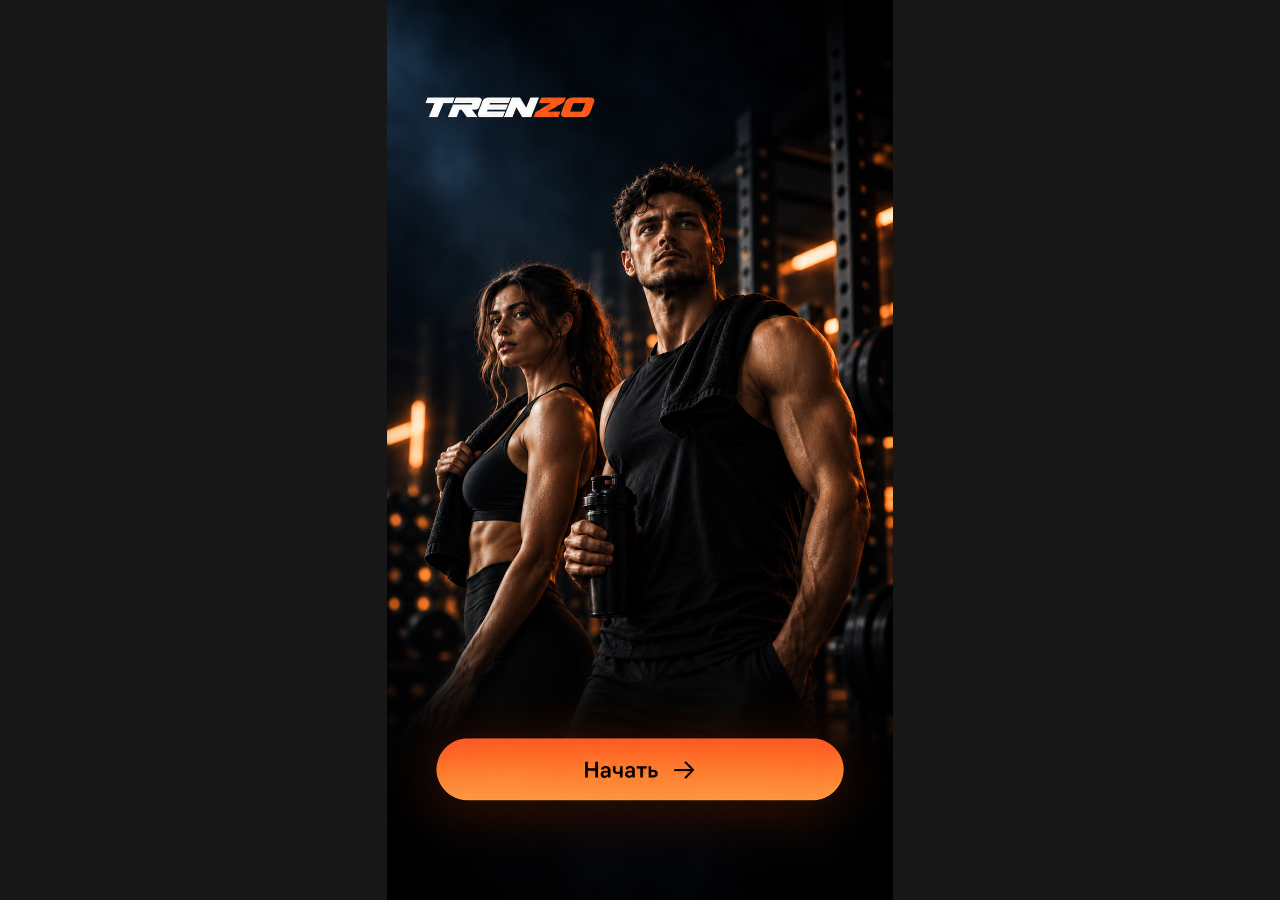
==== commit 00ad6111: "Update index.html" ====
--- a/index.html
+++ b/index.html
@@ -13,7 +13,7 @@
 
   <script src="https://telegram.org/js/telegram-web-app.js"></script>
 
-  <link rel="stylesheet" href="styles/main.css?v=152">
+  <link rel="stylesheet" href="styles/main.css?v=160">
   <link rel="stylesheet" href="styles/trainer.css?v=39">
   <link rel="stylesheet" href="styles/reports.css?v=10">
   <link rel="stylesheet" href="styles/analytics.css?v=2">
@@ -28,7 +28,7 @@
   <section class="screen active" id="welcomeScreen">
     <div class="welcome">
 
-      <img src="welcome-no-logo.png" alt="Твой прогресс под контролем: анализ прогресса, контроль тренировок, оценка питания и персональные рекомендации.">
+      <img src="assets/welcome-hero.png" width="941" height="1672" alt="Твой прогресс под контролем: анализ прогресса, контроль тренировок, оценка питания и персональные рекомендации.">
 
       <button
         class="start-button-area"
@@ -96,7 +96,7 @@
           class="role-card"
           onclick="selectRole('trainer')"
         >
-          <span class="role-icon">
+          <span class="role-icon" aria-hidden="true">
 
             <svg viewBox="0 0 24 24">
               <circle cx="9" cy="7" r="4"/>
@@ -114,7 +114,7 @@
             </small>
           </span>
 
-          <span class="role-arrow">›</span>
+          <span class="role-arrow" aria-hidden="true">›</span>
         </button>
 
 
@@ -122,7 +122,7 @@
           class="role-card"
           onclick="selectRole('athlete')"
         >
-          <span class="role-icon">
+          <span class="role-icon" aria-hidden="true">
 
             <svg viewBox="0 0 24 24">
               <path d="M3 17l6-6 4 4 8-8"/>
@@ -138,7 +138,7 @@
             </small>
           </span>
 
-          <span class="role-arrow">›</span>
+          <span class="role-arrow" aria-hidden="true">›</span>
         </button>
 
       </div>
@@ -162,7 +162,7 @@
   <!-- ПОДКЛЮЧАЕМ ЛОГИКУ И ЭКРАНЫ -->
 
   <script src="app.js?v=10"></script>
-  <script src="screens/athlete.js?v=61"></script>
+  <script src="screens/athlete.js?v=65"></script>
   <script src="screens/trainer-data.js?v=17"></script>
   <script src="screens/report-cycle.js?v=5"></script>
   <script src="screens/analytics-data.js?v=2"></script>
--- a/styles/main.css
+++ b/styles/main.css
@@ -270,8 +270,12 @@
   font-size: 27px;
 }
 
-.role-screen-page {
-  padding: 22px 20px 28px;
+#roleScreen {
+  background: #000000;
+}
+
+#roleScreen .role-screen-page {
+  padding: 22px 14px max(28px, var(--app-safe-bottom));
 }
 
 #roleScreen .role-screen-topbar {
@@ -279,22 +283,34 @@
 }
 
 #roleScreen .logo {
+  flex-basis: 132px;
+  width: min(132px, 36vw);
+  height: 20px;
   background-image: url("../assets/trenzo-logo-client.svg");
+}
+
+#roleScreen .back-button {
+  border: 0;
+  border-radius: 14px;
+  background: #060809;
+  box-shadow: inset 0 0 0 .5px rgba(171, 178, 189, .16);
+  touch-action: manipulation;
 }
 
 #roleScreen h1 {
   max-width: none;
   margin-bottom: 10px;
-  font-size: clamp(27px, 7vw, 34px);
+  font-size: var(--text-page-title);
   line-height: 1.12;
   letter-spacing: -0.4px;
-  white-space: nowrap;
+  white-space: normal;
+  overflow-wrap: anywhere;
 }
 
 #roleScreen .hint {
   max-width: 32ch;
   margin-bottom: 22px;
-  font-size: clamp(16px, 4.2vw, 18px);
+  font-size: var(--text-body-emphasis);
   line-height: 1.45;
 }
 
@@ -305,32 +321,71 @@
 
 #roleScreen .role-card {
   min-height: 98px;
-  gap: 14px;
-  padding: 16px;
-  border-radius: 16px;
+  gap: 12px;
+  padding: 14px;
+  border: 0;
+  border-radius: 14px;
+  background: #060809;
+  box-shadow: inset 0 0 0 .5px rgba(171, 178, 189, .16);
+  touch-action: manipulation;
+  transition: background-color 140ms ease;
+}
+
+#roleScreen .role-card:active {
+  background-color: rgba(255, 255, 255, .04);
+}
+
+#roleScreen .back-button:focus-visible,
+#roleScreen .role-card:focus-visible {
+  outline: 2px solid #FC6C17;
+  outline-offset: -2px;
 }
 
 #roleScreen .role-icon {
-  width: 48px;
-  height: 48px;
+  width: 32px;
+  height: 32px;
+  border-radius: 10px;
+  background: transparent;
+  color: #9399A3;
+}
+
+#roleScreen .role-icon svg {
+  width: 23px;
+  height: 23px;
 }
 
 #roleScreen .role-info {
+  min-width: 0;
   gap: 5px;
+  overflow-wrap: anywhere;
 }
 
 #roleScreen .role-info strong {
-  font-size: clamp(20px, 5.1vw, 23px);
+  font-size: var(--text-card-title);
   line-height: 1.2;
 }
 
 #roleScreen .role-info small {
-  font-size: clamp(15px, 3.9vw, 17px);
-  line-height: 1.4;
+  color: var(--muted);
+  font-size: var(--text-support);
+  line-height: 1.45;
+}
+
+#roleScreen .role-arrow {
+  flex: 0 0 auto;
+  color: #9399A3;
+  font-size: 28px;
+  line-height: 1;
 }
 
 #roleScreen .role-copy-break {
   display: initial;
+}
+
+@media (prefers-reduced-motion: reduce) {
+  #roleScreen .role-card {
+    transition: none;
+  }
 }
 
 /* АНКЕТА */
@@ -822,10 +877,11 @@
   border: 1px solid #373737 !important;
   background-color: #0D1011 !important;
   background-image:
-    linear-gradient(90deg, rgba(13, 16, 17, .96) 0%, rgba(13, 16, 17, .90) 38%, rgba(13, 16, 17, .66) 60%, rgba(13, 16, 17, .16) 78%, rgba(13, 16, 17, .02) 100%),
+    radial-gradient(ellipse 80% 160% at 0% 0%, rgba(22, 35, 53, .42) 0%, rgba(22, 35, 53, .196) 45%, rgba(22, 35, 53, 0) 82%),
+    linear-gradient(90deg, rgba(13.24, 16.64, 18.2, .96) 0%, rgba(13.12, 16.32, 17.6, .90) 38%, rgba(13, 16, 17, .66) 60%, rgba(13, 16, 17, .16) 78%, rgba(13, 16, 17, .02) 100%),
     url("../assets/next-workout-kettlebell.png") !important;
-  background-position: center, calc(100% + 10px) calc(100% + 16px);
-  background-size: 100% 100%, auto 134%;
+  background-position: center, center, calc(100% + 8px) calc(100% + 16px);
+  background-size: 100% 100%, 100% 100%, auto 134%;
   background-repeat: no-repeat;
   color: inherit;
   text-align: left;
@@ -837,7 +893,7 @@
 .athlete-dashboard-next-copy {
   display: grid;
   min-width: 0;
-  gap: 3px;
+  gap: 6px;
 }
 
 .athlete-dashboard-eyebrow {
@@ -854,33 +910,25 @@
 }
 
 .athlete-dashboard-next-meta {
-  color: var(--muted, #aaa);
+  display: inline-flex;
+  align-items: center;
+  gap: 6px;
+  color: #FC6C17;
   font-size: 13px;
   line-height: 1.2;
 }
 
-.athlete-dashboard-next-type {
-  display: inline-flex;
-  width: max-content;
-  max-width: 100%;
-  align-items: center;
-  gap: 7px;
-  margin-top: 2px;
-  padding: 4px 8px;
-  border-radius: 999px;
-  background: rgba(252, 108, 23, .1);
-  color: #FC6C17;
-  font-size: 12px;
-  font-weight: 600;
-  line-height: 1;
-}
-
-.athlete-dashboard-next-type img {
+.athlete-dashboard-next-meta--training {
+  white-space: nowrap;
+}
+
+.athlete-dashboard-next-meta-dot {
   display: block;
-  width: 16px;
-  height: 16px;
-  object-fit: contain;
-  filter: brightness(0) saturate(100%) invert(46%) sepia(96%) saturate(1667%) hue-rotate(347deg) brightness(101%) contrast(98%);
+  flex: 0 0 3px;
+  width: 3px;
+  height: 3px;
+  border-radius: 50%;
+  background: currentColor;
 }
 
 .athlete-dashboard-summary {
@@ -1154,7 +1202,7 @@
   /* SVG outer radius: 43 + 8 / 2 = 47%; base extends 2px before blur. */
   inset: calc(3% - 2px);
   border-radius: 50%;
-  background: rgba(0, 0, 0, .67);
+  background: rgba(0, 0, 0, .71);
   content: "";
   filter: blur(1.7px);
   pointer-events: none;
@@ -1278,7 +1326,7 @@
 
 #athleteScreen .athlete-cabinet-links .athlete-cabinet-icon--profile {
   /* Center the visible outline in the existing 23px icon slot. */
-  background: transparent url("../assets/cabinet-profile-silver-outline.png") -7.8052px -9.2062px / 38.6104px 38.6104px no-repeat;
+  background: transparent url("../assets/cabinet-profile-uniform-stroke.png") -7.8332px -9.2062px / 38.7282px 38.6104px no-repeat;
   -webkit-mask: none;
   mask: none;
 }
@@ -1289,7 +1337,7 @@
 
 #athleteScreen .athlete-cabinet-links .athlete-cabinet-icon--nutrition {
   /* Match the profile outline's visible height in the unchanged 23px slot. */
-  background: transparent url("../assets/cabinet-nutrition-silver-outline.png") -9.1035px -9.8112px / 40.3385px 40.3385px no-repeat;
+  background: transparent url("../assets/cabinet-nutrition-uniform-stroke.png") -8.8587px -9.6338px / 39.8903px 40.0028px no-repeat;
   -webkit-mask: none;
   mask: none;
 }
@@ -1298,8 +1346,23 @@
   --athlete-cabinet-icon: url("../assets/nav-kettlebell.png");
 }
 
+#athleteScreen .athlete-cabinet-links .athlete-cabinet-icon--training {
+  /* Match the other card outlines in the existing centered 23px slot. */
+  background: transparent url("../assets/cabinet-training-uniform-stroke.png") -4.6245px -4.5330px / 32.2490px 32.2979px no-repeat;
+  -webkit-mask: none;
+  mask: none;
+  filter: brightness(1.05);
+}
+
 .athlete-cabinet-icon--progress {
   --athlete-cabinet-icon: url("../assets/nav-progress.png");
+}
+
+#athleteScreen .athlete-cabinet-links .athlete-cabinet-icon--progress {
+  /* Match the profile's contour weight; center the wide chart in the 23px slot. */
+  background: transparent url("../assets/cabinet-progress-uniform-stroke.png") -11.0733px -11.8366px / 44.9316px 44.8492px no-repeat;
+  -webkit-mask: none;
+  mask: none;
 }
 
 #athleteScreen .athlete-cabinet-links .nutrition-plan-link-arrow {
@@ -1343,7 +1406,11 @@
   left: 50%;
   transform: translateX(-50%);
   align-self: center !important;
-  width: calc(100% + 8px) !important;
+  width: calc(100% + 12px) !important;
+  /* Preserve the approved four-line card height after combining its last rows. */
+  min-height: 110.125px;
+  /* The extra 2px per side keeps the text and arrow at their approved x positions. */
+  padding: 10px 12px !important;
   margin-top: -30px !important;
   margin-right: 0 !important;
   margin-left: 0 !important;
@@ -4090,13 +4157,15 @@
 }
 
 #athleteScreen .athlete-dashboard-summary .athlete-dashboard-workouts > .athlete-dashboard-kettlebell-icon {
-  /* Center the visible artwork, compensating for the PNG's empty margins. */
-  transform: translate(-.46px, calc(var(--metric-text-center-offset) - .5127px)) scale(1.218, 1.198);
+  /* PNG has centered artwork and the same stroke/color as the scale. */
+  transform: translateY(var(--metric-text-center-offset));
+  filter: none;
 }
 
 #athleteScreen .athlete-dashboard-summary .athlete-dashboard-weight > .athlete-dashboard-weight-icon {
   /* Use the same text center and visible height as the kettlebell. */
-  transform: translate(-.8955px, calc(var(--metric-text-center-offset) - .9562px)) scale(1.317255, 1.309642);
+  transform: translateY(var(--metric-text-center-offset));
+  filter: none;
 }
 
 #athleteScreen .athlete-dashboard-summary .athlete-dashboard-stat-copy > span {
